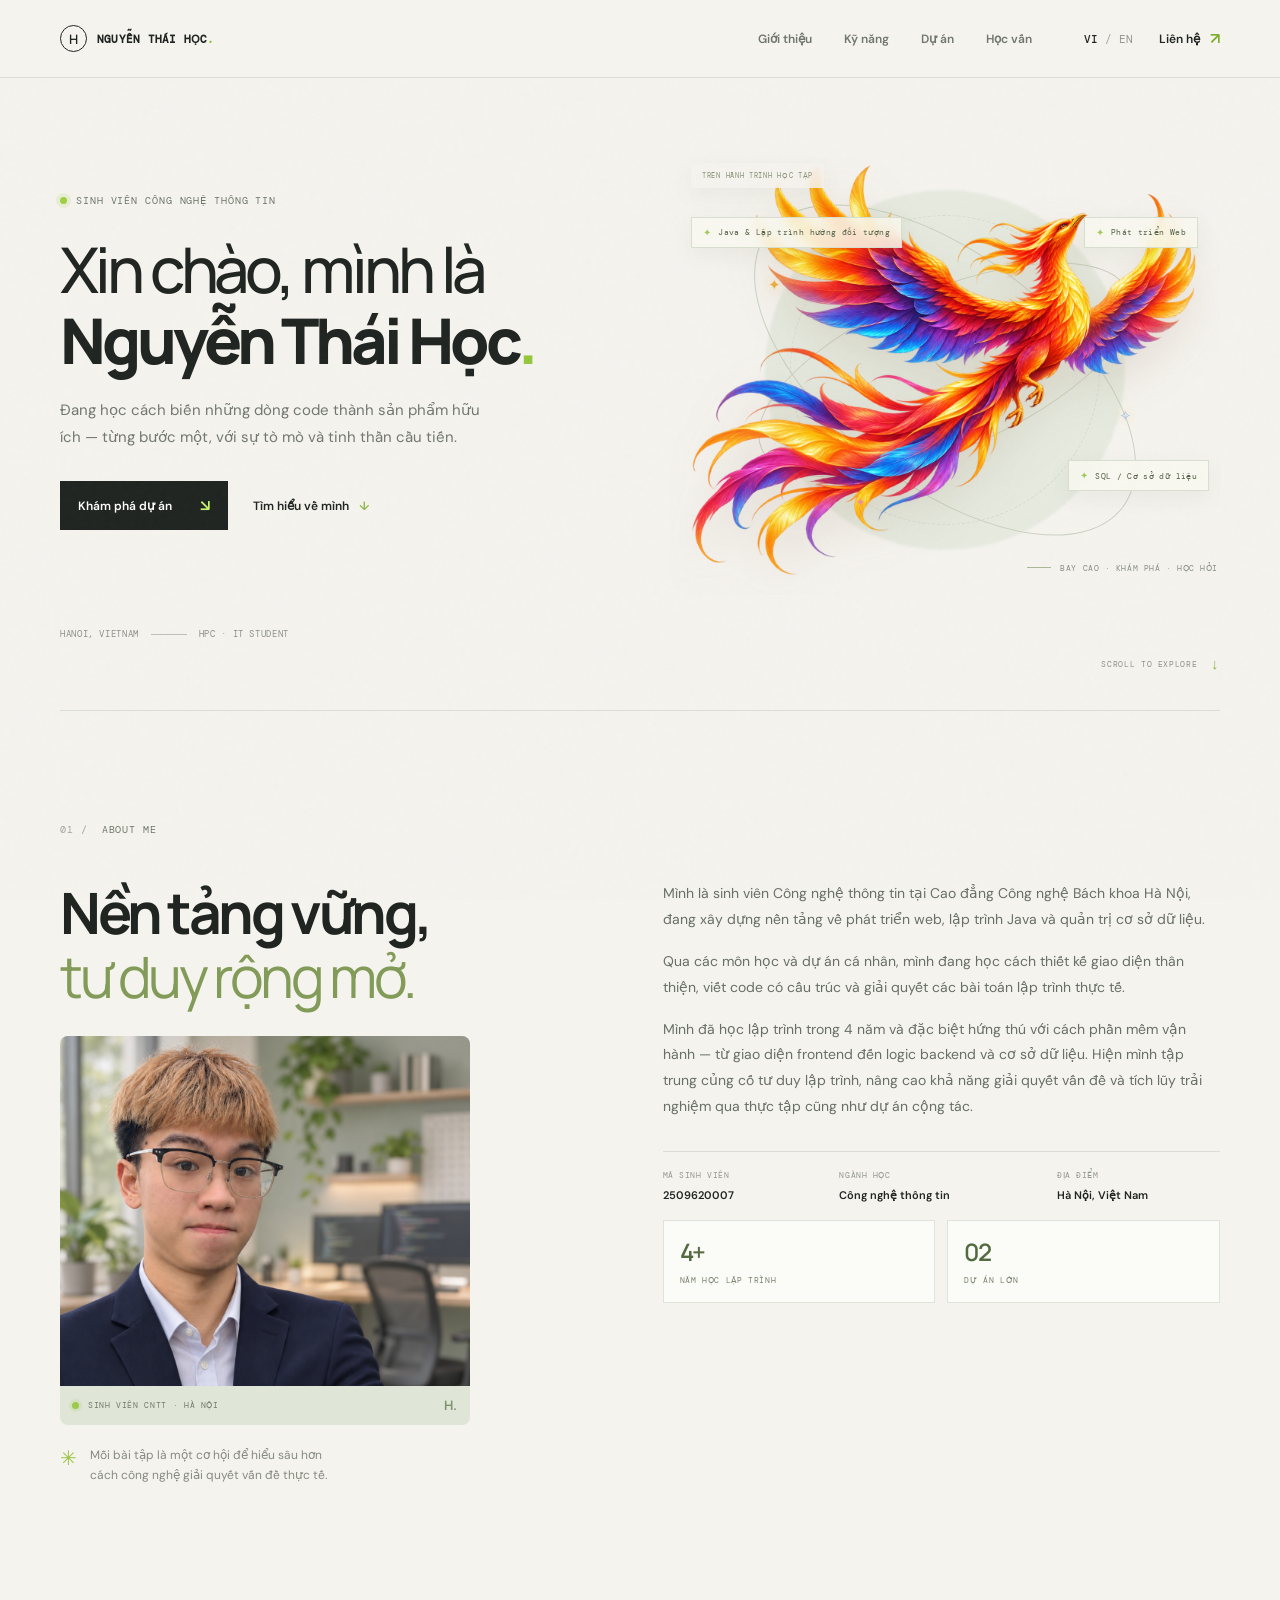
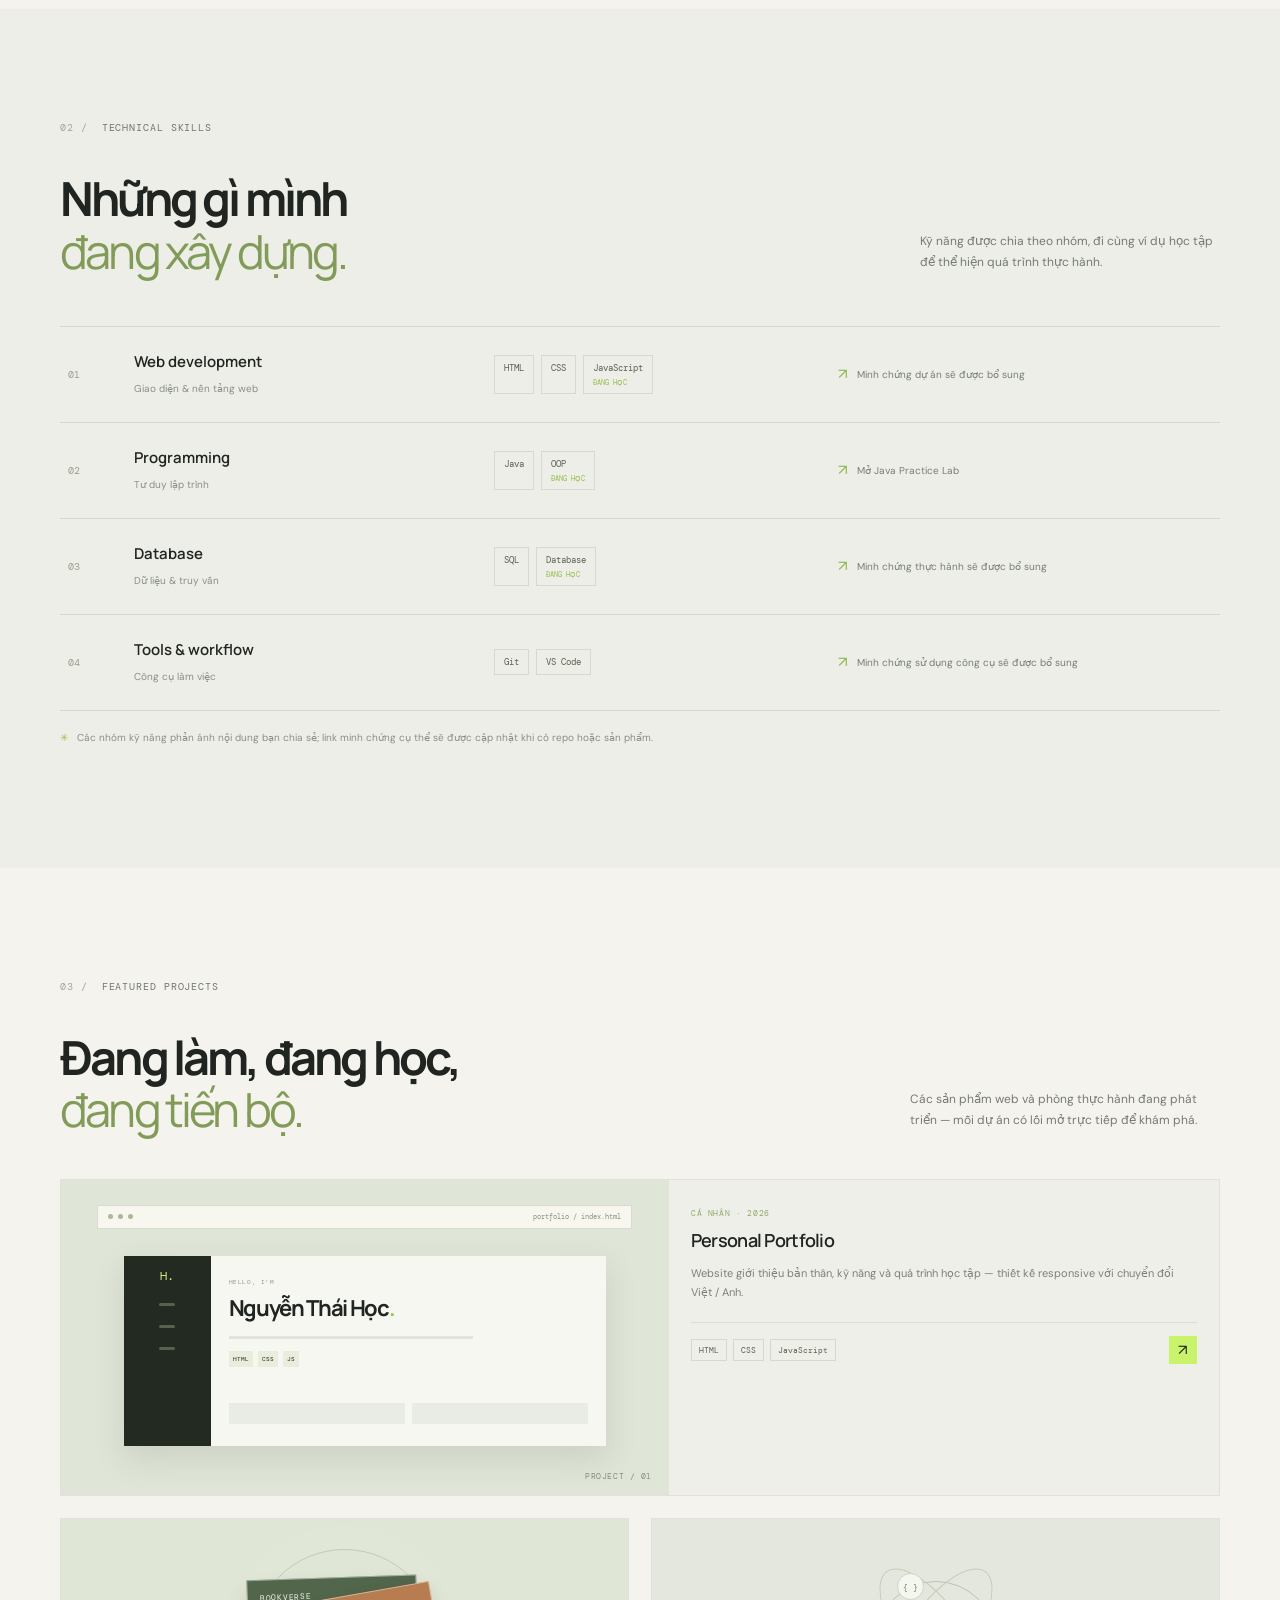
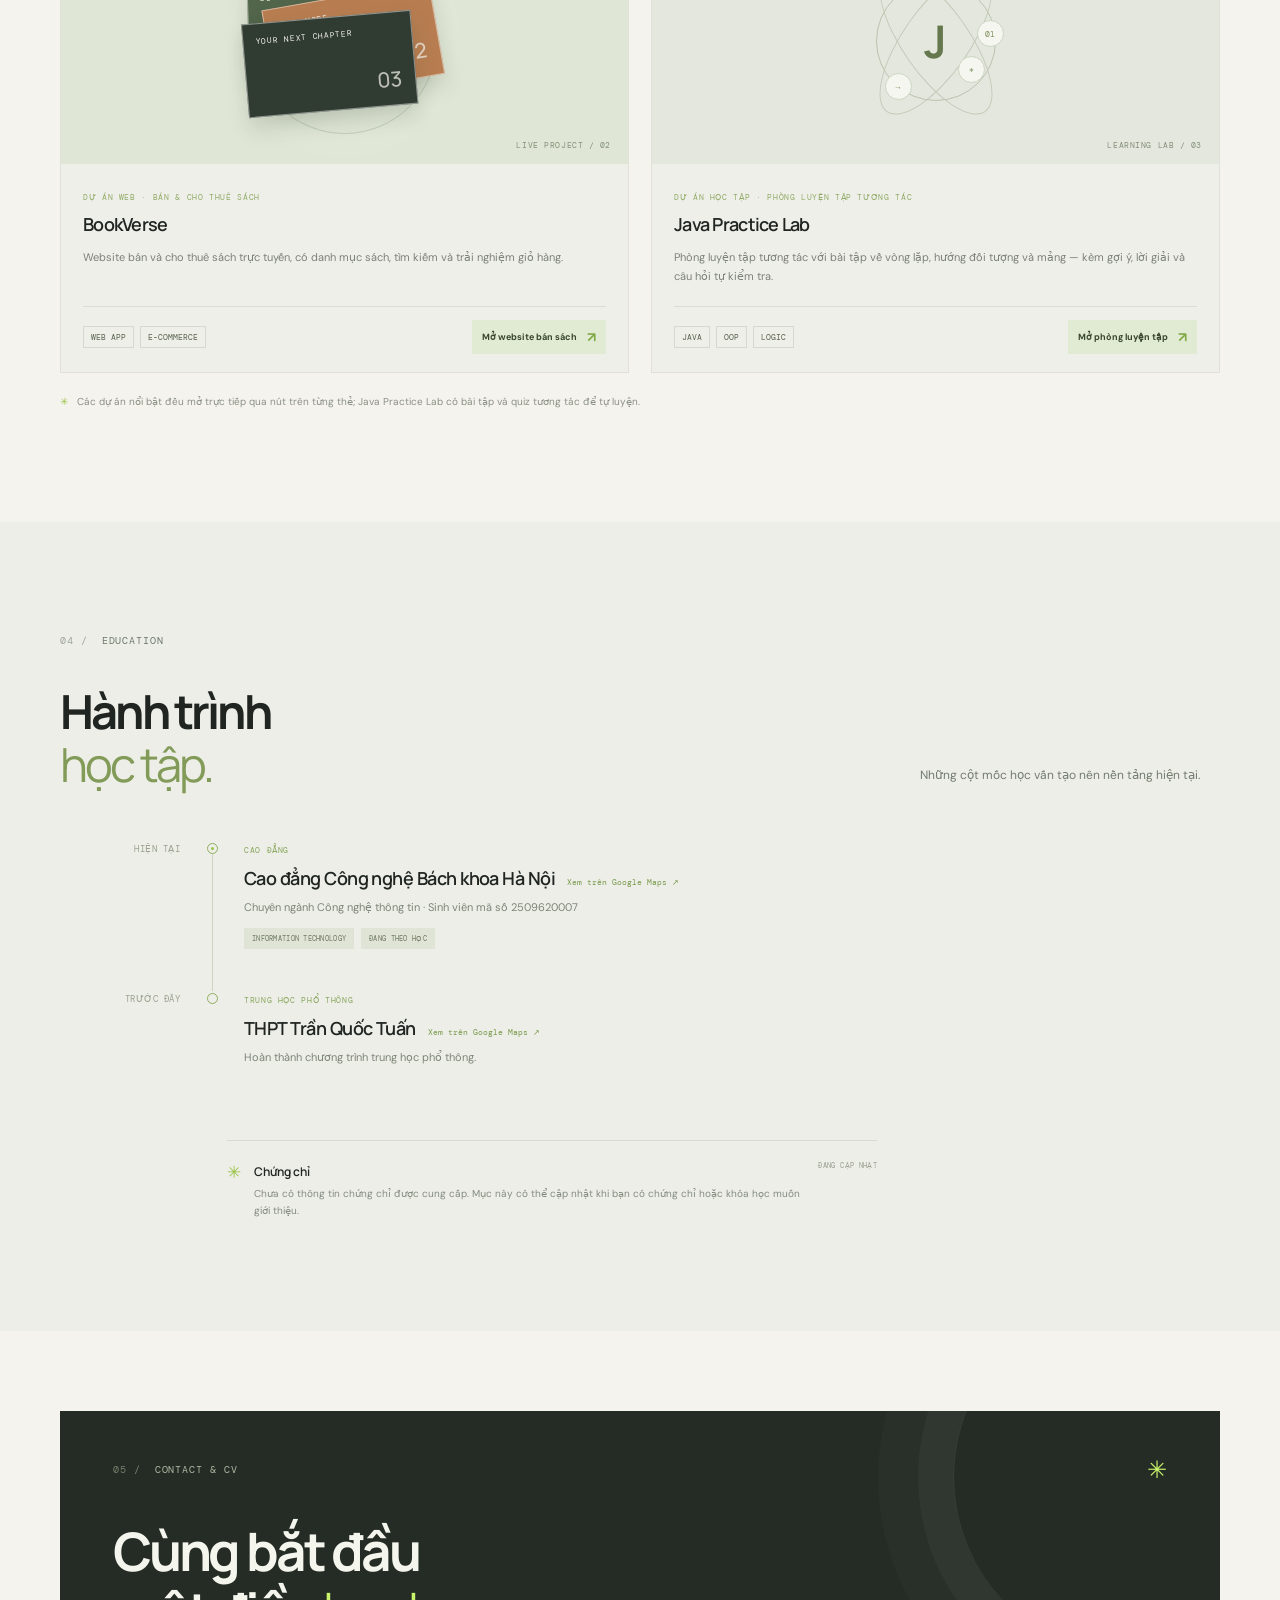
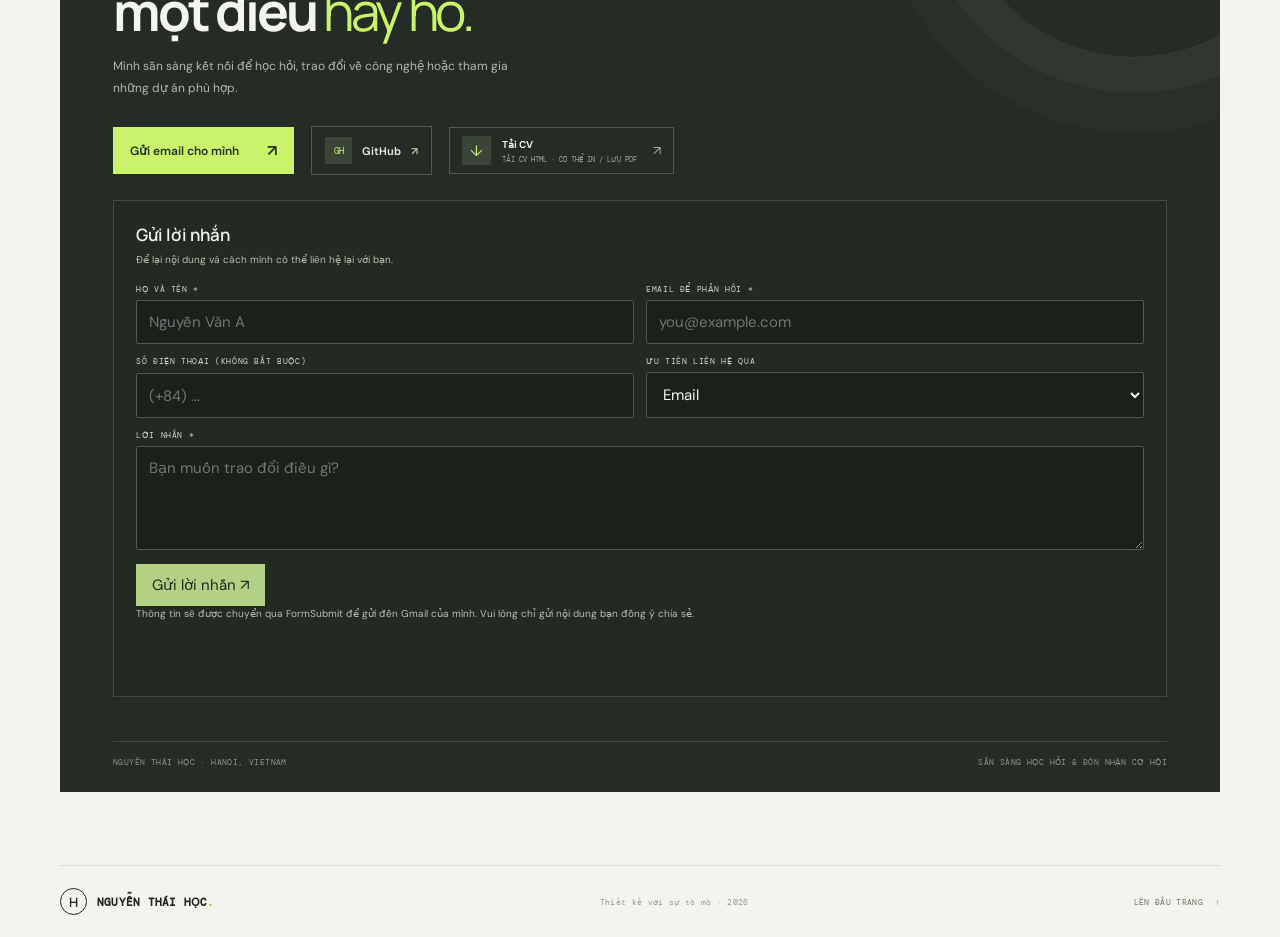
==== index.html @ b813bf6b "Create bilingual student portfolio" ====
<!doctype html>
<html lang="vi">
<head>
  <meta charset="utf-8">
  <meta name="viewport" content="width=device-width, initial-scale=1">
  <meta name="theme-color" content="#f5f3ee">
  <meta name="description" content="Portfolio của Nguyễn Thái Học — sinh viên Công nghệ thông tin tại Cao đẳng Công nghệ Bách khoa Hà Nội.">
  <title>Nguyễn Thái Học — IT Student</title>
  <link rel="preconnect" href="https://fonts.googleapis.com">
  <link rel="preconnect" href="https://fonts.gstatic.com" crossorigin>
  <link href="https://fonts.googleapis.com/css2?family=DM+Mono:wght@400;500&family=DM+Sans:wght@400;500;600;700&family=Manrope:wght@400;500;600;700;800&display=swap" rel="stylesheet">
  <link rel="stylesheet" href="styles.css">
  <style>
    .about-portrait{margin:27px 0 0;position:relative;border-radius:8px;overflow:hidden;background:#dfe5d7;max-width:410px}.about-portrait img{display:block;width:100%;height:350px;object-fit:cover;object-position:30% 42%;filter:saturate(.94)}.about-portrait figcaption{height:39px;display:flex;align-items:center;gap:9px;padding:0 12px;font:8px var(--mono);letter-spacing:.08em;color:#717b68}.portrait-dot{width:7px;height:7px;background:#9bc94d;border-radius:50%;box-shadow:0 0 0 3px #9bc94d2b}.portrait-mark{margin-left:auto;font:700 13px var(--display);color:#83936d}.about-aside{margin-top:20px}.visual-bookverse{background:#dfe6d6;display:grid;place-items:center;overflow:hidden}.book-orbit{position:absolute;width:185px;height:185px;border:1px solid #c0ccb7;border-radius:50%;box-shadow:0 0 0 24px #dfe6d655,0 0 0 48px #dfe6d633}.book-stack{z-index:1;width:230px;height:130px;position:relative;transform:rotate(-7deg)}.book{position:absolute;width:170px;height:94px;border:1px solid #ffffff73;box-shadow:0 12px 20px #35432d27;display:flex;flex-direction:column;justify-content:space-between;padding:12px;color:#f7f7ef;font:8px var(--mono);letter-spacing:.09em}.book b{align-self:flex-end;font:500 21px var(--display);opacity:.7}.book-a{background:#52664b;left:20px;top:0;transform:rotate(5deg)}.book-b{background:#b77d51;left:38px;top:20px;transform:rotate(-3deg)}.book-c{background:#303b31;left:12px;top:39px;transform:rotate(2deg)}.book-project-link{display:block;text-decoration:none}.project-cta{display:flex;align-items:center;gap:10px;text-decoration:none;color:#39452e;background:#e1ebd3;padding:8px 10px;font-size:9px;font-weight:700}.project-cta span:last-child{font-size:14px;color:#83aa48}.map-link{display:flex;align-items:baseline;gap:12px;width:max-content;max-width:100%;text-decoration:none}.map-link h3{color:var(--ink);margin-bottom:8px}.map-link>span{font:8px var(--mono);color:#79994b;white-space:nowrap}.map-link:hover h3{text-decoration:underline;text-decoration-color:#9cc65a;text-underline-offset:4px}.social-link{display:flex;align-items:center;gap:10px;text-decoration:none;border:1px solid #515a4f;color:#edf0e8;padding:10px 13px;font-size:11px;font-weight:600}.social-link>span:last-child{color:#b4c795}.social-mark{display:grid;place-items:center;width:27px;height:27px;background:#3b4537;color:var(--green);font:9px var(--mono)}
    .journey-stats{display:flex;gap:12px;margin-top:18px}.journey-stats>div{flex:1;padding:14px 16px;border:1px solid #dfe4da;background:#fbfcf8}.journey-stats b{display:block;font:600 24px var(--display);letter-spacing:-.05em;color:#546b40}.journey-stats span{font:8px var(--mono);letter-spacing:.08em;color:#77816e}.contact-form{margin-top:25px;padding:22px;background:#222a22;border:1px solid #424b40}.contact-form h3{font:600 17px var(--display);color:#f1f3eb;margin:0 0 6px}.contact-form>p,.form-privacy{font-size:10px;line-height:1.6;color:#b7c0af;margin:0 0 16px}.form-grid{display:grid;grid-template-columns:1fr 1fr;gap:12px}.form-field{display:grid;gap:6px;min-width:0}.form-field.full{grid-column:1/-1}.form-field label{font:8px var(--mono);letter-spacing:.08em;color:#d2d9cb;text-transform:uppercase}.form-field input,.form-field textarea,.form-field select{width:100%;border:1px solid #515a4f;border-radius:2px;background:#1a201a;color:#f7f8f4;padding:11px 12px;font:11px var(--body);outline:none}.form-field input:focus,.form-field textarea:focus,.form-field select:focus{border-color:#a6c46b;box-shadow:0 0 0 2px #a6c46b22}.form-field textarea{min-height:104px;resize:vertical}.form-submit{margin-top:14px;border:0;background:#b3d185;color:#1e281a;padding:11px 16px;font:600 10px var(--body);cursor:pointer}.form-submit:disabled{opacity:.6;cursor:wait}.form-privacy{margin:11px 0 0;font-size:9px}.form-status{min-height:20px;margin:10px 0 0;color:#cde5a4;font-size:10px}.form-status.error{color:#ffb0a8}
    @media(max-width:620px){.about-portrait{max-width:100%}.about-portrait img{height:300px;object-position:30% 38%}.map-link{display:block}.map-link>span{display:inline-block;margin-bottom:9px}.contact-actions .social-link{width:max-content}.journey-stats{gap:8px}.journey-stats>div{padding:11px}.form-grid{grid-template-columns:1fr}.form-field.full{grid-column:auto}.contact-form{padding:17px}}
  </style>
  <style>.reveal{opacity:0;transform:translateY(16px);transition:opacity .65s ease,transform .65s cubic-bezier(.2,.7,.2,1);transition-delay:var(--reveal-delay,0ms)}.reveal.is-visible{opacity:1;transform:translateY(0)}.project-card:hover .visual-bookverse .book-stack{transform:rotate(-4deg) translateY(-3px);transition:transform .3s ease}.about-portrait img{transition:transform .7s cubic-bezier(.2,.7,.2,1)}.about-portrait:hover img{transform:scale(1.025)}@media(prefers-reduced-motion:reduce){.reveal,.reveal.is-visible{opacity:1;transform:none;transition:none}.about-portrait img,.project-card:hover .visual-bookverse .book-stack{transition:none}}</style>
  <style>@media(max-width:620px){.timeline-item{grid-template-columns:74px 18px minmax(0,1fr);gap:10px}.timeline-content,.map-link{min-width:0;width:100%}.map-link{display:block;overflow-wrap:anywhere}.map-link h3{overflow-wrap:anywhere}}</style>
  <style>.skill-proof-link{color:inherit;text-decoration:none}.skill-proof-link:hover{text-decoration:underline;text-decoration-color:#9bc94d;text-underline-offset:3px}.java-project-visual{display:block;text-decoration:none}.java-project-visual:hover .visual-java .java-orbit{transform:scale(1.05);transition:transform .3s ease}.java-project-visual .visual-java .java-orbit{transition:transform .3s ease}</style>
  <style>
    .hero-art:before{z-index:0}
    .hero-art .orbit{z-index:1;pointer-events:none;animation:learning-orbit 38s linear infinite}
    .phoenix-flight{position:absolute;z-index:2;width:min(100%,560px);aspect-ratio:4/3;display:grid;place-items:center;pointer-events:none;animation:phoenix-soar 5.8s ease-in-out infinite;will-change:transform}
    .phoenix-flight img{display:block;width:100%;height:100%;object-fit:contain;filter:drop-shadow(0 18px 22px #71482a20);transform-origin:52% 52%;transform-style:preserve-3d;animation:phoenix-wingbeat 1.05s ease-in-out infinite}
    .learning-sky{position:absolute;inset:0;z-index:4;pointer-events:none}
    .sky-kicker,.sky-skill{position:absolute;display:inline-flex;align-items:center;gap:7px;padding:8px 11px;border:1px solid #d9dfcf;background:#f8f8f0d9;box-shadow:0 7px 22px #58644812;backdrop-filter:blur(5px);color:#515d45;font:8px var(--mono);letter-spacing:.045em;white-space:nowrap}
    .sky-kicker{top:4%;left:4%;border:0;background:#f5f3eed9;color:#869174;font-size:7px;letter-spacing:.1em}
    .sky-skill:before{content:"✦";color:#a3c95d;font-size:10px}
    .sky-java{top:16%;left:4%;--drift-x:15px;--drift-y:-7px;animation:skill-arrival 6s ease-in-out -2s infinite alternate}
    .sky-web{top:16%;right:4%;--drift-x:-13px;--drift-y:8px;animation:skill-arrival 7s ease-in-out -4s infinite alternate}
    .sky-data{right:2%;bottom:23%;--drift-x:-15px;--drift-y:-5px;animation:skill-arrival 6.5s ease-in-out -1s infinite alternate}
    .flight-spark{position:absolute;z-index:3;color:#e8ad43;text-shadow:0 0 12px #ffce79;font-size:15px;pointer-events:none;animation:sparkle 2.1s ease-in-out infinite}
    .spark-one{top:29%;left:18%}.spark-two{top:58%;right:16%;animation-delay:-.8s;color:#a5bfef}.spark-three{bottom:19%;left:34%;animation-delay:-1.4s;color:#ed8ba9;font-size:11px}
    .art-caption{z-index:3}
    @keyframes phoenix-soar{0%,100%{transform:translate3d(0,5px,0)}50%{transform:translate3d(0,-12px,0)}}
    @keyframes phoenix-wingbeat{0%,100%{transform:translateY(3px) rotateX(8deg) scaleY(.91) rotate(-.8deg)}44%{transform:translateY(-4px) rotateX(-6deg) scaleY(1.075) rotate(.7deg)}65%{transform:translateY(-1px) rotateX(-2deg) scaleY(1.035)}}
    @keyframes skill-arrival{0%{translate:0 0;opacity:.78}100%{translate:var(--drift-x) var(--drift-y);opacity:1}}
    @keyframes sparkle{0%,100%{opacity:.25;scale:.7}50%{opacity:1;scale:1.18}}
    @keyframes learning-orbit{to{rotate:360deg}}
    @media(max-width:620px){.phoenix-flight{width:min(100%,440px)}.hero-art .orbit{animation-duration:55s}.sky-kicker,.sky-skill{padding:7px 8px;font-size:7px}.sky-kicker{top:3%;left:3%}.sky-java{top:24%;left:0}.sky-web{top:15%;right:0}.sky-data{right:0;bottom:19%}.spark-two{right:9%}}
    @media(prefers-reduced-motion:reduce){.phoenix-flight,.phoenix-flight img,.hero-art .orbit,.sky-skill,.flight-spark{animation:none}.phoenix-flight,.phoenix-flight img{transform:none}}
  </style>
  <script src="script.js?v=phoenix-flight" defer></script>
</head>
<body>
  <div class="page-grain" aria-hidden="true"></div>
  <header class="topbar">
    <a class="brand" href="#home" aria-label="Nguyễn Thái Học, về đầu trang"><span class="brand-mark">H</span><span>NGUYỄN THÁI HỌC<span class="brand-dot">.</span></span></a>
    <nav class="desktop-nav" aria-label="Main navigation">
      <a href="#about" data-i18n="navAbout">Giới thiệu</a><a href="#skills" data-i18n="navSkills">Kỹ năng</a><a href="#projects" data-i18n="navProjects">Dự án</a><a href="#education" data-i18n="navEducation">Học vấn</a>
    </nav>
    <div class="top-actions"><div class="language-switch" aria-label="Language"><button class="lang active" data-lang="vi">VI</button><span>/</span><button class="lang" data-lang="en">EN</button></div><a class="contact-link" href="#contact"><span data-i18n="navContact">Liên hệ</span><span aria-hidden="true">↗</span></a><button class="menu-toggle" aria-label="Open navigation" aria-expanded="false"><span></span><span></span></button></div>
  </header>
  <main id="home">
    <section class="hero wrap">
      <div class="hero-copy"><div class="eyebrow"><span class="status-dot"></span><span data-i18n="heroEyebrow">SINH VIÊN CÔNG NGHỆ THÔNG TIN</span></div>
        <h1><span data-i18n="heroHello">Xin chào, mình là</span><br><span class="name">Nguyễn Thái Học<span class="period">.</span></span></h1>
        <p class="hero-lead" data-i18n="heroLead">Đang học cách biến những dòng code thành sản phẩm hữu ích — từng bước một, với sự tò mò và tinh thần cầu tiến.</p>
        <div class="hero-buttons"><a class="button button-dark" href="#projects"><span data-i18n="heroCta">Khám phá dự án</span><span>↘</span></a><a class="text-link" href="#about"><span data-i18n="heroMore">Tìm hiểu về mình</span><span>↓</span></a></div>
        <div class="hero-meta"><span>HANOI, VIETNAM</span><span class="meta-line"></span><span data-i18n="heroStudent">HPC · IT STUDENT</span></div>
      </div>
      <div class="hero-art" aria-label="A phoenix flying through a learning journey">
        <div class="orbit orbit-one" aria-hidden="true"></div><div class="orbit orbit-two" aria-hidden="true"></div><div class="orbit orbit-three" aria-hidden="true"></div>
        <div class="phoenix-flight" aria-hidden="true">
          <img src="phoenix-learning.png" alt="" fetchpriority="high">
        </div>
        <div class="learning-sky" aria-label="Learning skills">
          <span class="sky-kicker" data-i18n="skyHeading">ON MY LEARNING PATH</span>
          <span class="sky-skill sky-java" data-i18n="skyJava">Java &amp; OOP</span>
          <span class="sky-skill sky-web" data-i18n="skyWeb">Web Development</span>
          <span class="sky-skill sky-data" data-i18n="skyData">SQL / Database</span>
        </div>
        <span class="flight-spark spark-one" aria-hidden="true">✦</span><span class="flight-spark spark-two" aria-hidden="true">✧</span><span class="flight-spark spark-three" aria-hidden="true">✦</span>
        <div class="art-caption"><span class="caption-line"></span><span data-i18n="artCaption">HỌC HỎI · THỬ NGHIỆM · TIẾN BỘ</span></div>
      </div>
      <a class="scroll-cue" href="#about"><span>SCROLL TO EXPLORE</span><span class="scroll-arrow">↓</span></a>
    </section>

    <section class="about section wrap" id="about">
      <div class="section-kicker"><span>01 /</span><span data-i18n="aboutKicker">ABOUT ME</span></div>
      <div class="about-grid"><div><h2 data-i18n="aboutTitle">Nền tảng vững,<br><em>tư duy rộng mở.</em></h2><figure class="about-portrait"><img src="portrait-professional-suit.png" alt="Nguyễn Thái Học trong trang phục vest tại không gian làm việc công nghệ"><figcaption><span class="portrait-dot"></span><span data-i18n="portraitCaption">SINH VIÊN CNTT · HÀ NỘI</span><span class="portrait-mark">H.</span></figcaption></figure><div class="about-aside"><span class="aside-star">✳</span><p data-i18n="aboutAside">Mỗi bài tập là một cơ hội để hiểu sâu hơn cách công nghệ giải quyết vấn đề thực tế.</p></div></div>
        <div class="about-copy"><p data-i18n="aboutP1">Mình là sinh viên Công nghệ thông tin tại Cao đẳng Công nghệ Bách khoa Hà Nội, đang xây dựng nền tảng về phát triển web, lập trình Java và quản trị cơ sở dữ liệu.</p><p data-i18n="aboutP2">Qua các môn học và dự án cá nhân, mình đang học cách thiết kế giao diện thân thiện, viết code có cấu trúc và giải quyết các bài toán lập trình thực tế.</p><p data-i18n="aboutP3">Mình đặc biệt hứng thú với cách phần mềm vận hành — từ giao diện frontend đến logic backend và cơ sở dữ liệu. Mục tiêu hiện tại là củng cố tư duy lập trình, nâng cao khả năng giải quyết vấn đề và tích lũy trải nghiệm qua thực tập cũng như dự án cộng tác.</p>
          <div class="info-strip"><div><span class="info-label" data-i18n="studentId">MÃ SINH VIÊN</span><span>2509620007</span></div><div><span class="info-label" data-i18n="major">NGÀNH HỌC</span><span data-i18n="majorValue">Công nghệ thông tin</span></div><div><span class="info-label" data-i18n="location">ĐỊA ĐIỂM</span><span data-i18n="locationValue">Hà Nội, Việt Nam</span></div></div>
          <div class="journey-stats"><div><b>4+</b><span data-i18n="programmingYears">NĂM HỌC LẬP TRÌNH</span></div><div><b>02</b><span data-i18n="majorProjects">DỰ ÁN LỚN</span></div></div>
        </div></div>
    </section>

    <section class="skills section" id="skills"><div class="wrap"><div class="section-kicker"><span>02 /</span><span data-i18n="skillsKicker">TECHNICAL SKILLS</span></div><div class="section-heading"><h2 data-i18n="skillsTitle">Những gì mình<br><em>đang xây dựng.</em></h2><p data-i18n="skillsIntro">Kỹ năng được chia theo nhóm, đi cùng ví dụ học tập để thể hiện quá trình thực hành.</p></div>
      <div class="skill-list">
        <article class="skill-row"><div class="skill-number">01</div><div class="skill-name"><h3>Web development</h3><span data-i18n="skillWebSub">Giao diện &amp; nền tảng web</span></div><div class="skill-tags"><span>HTML</span><span>CSS</span><span>JavaScript <small data-i18n="learning">ĐANG HỌC</small></span></div><div class="skill-proof"><span>↗</span><span data-i18n="proofCourse">Bài tập môn học &amp; trang portfolio</span></div></article>
        <article class="skill-row"><div class="skill-number">02</div><div class="skill-name"><h3>Programming</h3><span data-i18n="skillProgSub">Tư duy lập trình</span></div><div class="skill-tags"><span>Java</span><span>OOP <small data-i18n="learning">ĐANG HỌC</small></span></div><div class="skill-proof"><span>↗</span><a class="skill-proof-link" href="java-practice.html" data-i18n="proofJava">Mở Java Practice Lab</a></div></article>
        <article class="skill-row"><div class="skill-number">03</div><div class="skill-name"><h3>Database</h3><span data-i18n="skillDbSub">Dữ liệu &amp; truy vấn</span></div><div class="skill-tags"><span>SQL</span><span>Database <small data-i18n="learning">ĐANG HỌC</small></span></div><div class="skill-proof"><span>↗</span><span data-i18n="proofDb">Bài thực hành thiết kế và truy vấn dữ liệu</span></div></article>
        <article class="skill-row"><div class="skill-number">04</div><div class="skill-name"><h3>Tools &amp; workflow</h3><span data-i18n="skillToolsSub">Công cụ làm việc</span></div><div class="skill-tags"><span>Git</span><span>VS Code</span></div><div class="skill-proof"><span>↗</span><span data-i18n="proofTools">Quản lý mã nguồn và môi trường học tập</span></div></article>
      </div><p class="skills-note"><span>✳</span><span data-i18n="skillsNote">Minh chứng hiện là các bài tập và sản phẩm học tập; sẽ được bổ sung link cụ thể khi dự án được công khai.</span></p>
    </div></section>

    <section class="projects section wrap" id="projects"><div class="section-kicker"><span>03 /</span><span data-i18n="projectsKicker">FEATURED PROJECTS</span></div><div class="section-heading"><h2 data-i18n="projectsTitle">Đang làm, đang học,<br><em>đang tiến bộ.</em></h2><p data-i18n="projectsIntro">Một tuyển chọn các sản phẩm học tập. Thông tin minh chứng có thể cập nhật theo từng dự án.</p></div>
      <div class="project-grid"><article class="project-card project-main"><div class="project-visual visual-portfolio"><div class="window-bar"><i></i><i></i><i></i><span>portfolio / index.html</span></div><div class="mock-layout"><div class="mock-sidebar"><b>H.</b><i></i><i></i><i></i></div><div class="mock-content"><small>HELLO, I'M</small><strong>Nguyễn Thái Học<span>.</span></strong><div class="mock-line"></div><div class="mock-chips"><i>HTML</i><i>CSS</i><i>JS</i></div><div class="mock-blocks"><i></i><i></i></div></div></div><span class="visual-index">PROJECT / 01</span></div><div class="project-details"><div class="project-title"><span class="project-type" data-i18n="projectPersonal">CÁ NHÂN · 2026</span><h3 data-i18n="projectPortfolio">Personal Portfolio</h3></div><p data-i18n="projectPortfolioDesc">Website giới thiệu bản thân, kỹ năng và quá trình học tập — thiết kế responsive với chuyển đổi Việt / Anh.</p><div class="project-bottom"><div class="project-stack"><span>HTML</span><span>CSS</span><span>JavaScript</span></div><a class="project-link" href="#home" aria-label="Back to top">↗</a></div></div></article>
        <article class="project-card"><a class="book-project-link" href="https://25022088-arch.github.io/thaibao/" target="_blank" rel="noopener noreferrer" aria-label="Mở website bán và cho thuê sách BookVerse trong tab mới"><div class="project-visual visual-bookverse"><div class="book-stack"><div class="book book-a"><span>BOOKVERSE</span><b>01</b></div><div class="book book-b"><span>READ MORE</span><b>02</b></div><div class="book book-c"><span>YOUR NEXT CHAPTER</span><b>03</b></div></div><div class="book-orbit"></div><span class="visual-index">LIVE PROJECT / 02</span></div></a><div class="project-details"><div class="project-title"><span class="project-type" data-i18n="bookProjectType">DỰ ÁN WEB · BÁN &amp; CHO THUÊ SÁCH</span><h3>BookVerse</h3></div><p data-i18n="bookProjectDesc">Website bán và cho thuê sách trực tuyến, có danh mục sách, tìm kiếm và trải nghiệm giỏ hàng.</p><div class="project-bottom"><div class="project-stack"><span>WEB APP</span><span>E-COMMERCE</span></div><a class="project-cta" href="https://25022088-arch.github.io/thaibao/" target="_blank" rel="noopener noreferrer"><span data-i18n="openBookSite">Mở website bán sách</span><span>↗</span></a></div></div></article>
        <article class="project-card"><a class="java-project-visual" href="java-practice.html" aria-label="Mở Java Practice Lab"><div class="project-visual visual-java"><div class="java-orbit"><span>J</span><i class="j-node n1">{ }</i><i class="j-node n2">01</i><i class="j-node n3">→</i><i class="j-node n4">*</i></div><span class="visual-index">LEARNING LAB / 03</span></div></a><div class="project-details"><div class="project-title"><span class="project-type" data-i18n="javaProjectType">DỰ ÁN HỌC TẬP · INTERACTIVE LAB</span><h3 data-i18n="javaProjectTitle">Java Practice Lab</h3></div><p data-i18n="javaProjectDesc">Phòng luyện tập tương tác với bài tập về vòng lặp, hướng đối tượng và mảng — kèm gợi ý, lời giải và câu hỏi tự kiểm tra.</p><div class="project-bottom"><div class="project-stack"><span>JAVA</span><span>OOP</span><span>LOGIC</span></div><a class="project-cta" href="java-practice.html"><span data-i18n="openJavaLab">Mở phòng luyện tập</span><span>↗</span></a></div></div></article></div>
      <div class="project-footnote"><span>✳</span><span data-i18n="projectsNote">Dự án coursework sẽ được thay bằng các liên kết GitHub / demo khi bạn cung cấp repo hoặc sản phẩm thật.</span></div>
    </section>

    <section class="education section" id="education"><div class="wrap"><div class="section-kicker"><span>04 /</span><span data-i18n="educationKicker">EDUCATION</span></div><div class="section-heading"><h2 data-i18n="educationTitle">Hành trình<br><em>học tập.</em></h2><p data-i18n="educationIntro">Những cột mốc học vấn tạo nên nền tảng hiện tại.</p></div><div class="timeline"><article class="timeline-item"><div class="timeline-date">HIỆN TẠI</div><div class="timeline-marker"><i></i></div><div class="timeline-content"><span class="timeline-label" data-i18n="college">CAO ĐẲNG</span><a class="map-link" href="https://maps.app.goo.gl/XvKQ9UEL5PjwESHLA?g_st=iz" target="_blank" rel="noopener noreferrer"><h3 data-i18n="collegeName">Cao đẳng Công nghệ Bách khoa Hà Nội</h3><span data-i18n="mapLabel">Xem trên Google Maps ↗</span></a><p data-i18n="collegeDesc">Chuyên ngành Công nghệ thông tin · Sinh viên mã số 2509620007</p><div class="timeline-tags"><span>INFORMATION TECHNOLOGY</span><span data-i18n="inProgress">ĐANG THEO HỌC</span></div></div></article><article class="timeline-item"><div class="timeline-date">TRƯỚC ĐÂY</div><div class="timeline-marker"><i></i></div><div class="timeline-content"><span class="timeline-label" data-i18n="highSchool">TRUNG HỌC PHỔ THÔNG</span><a class="map-link" href="https://maps.app.goo.gl/49WgvfYzTT5w9zqAA?g_st=iz" target="_blank" rel="noopener noreferrer"><h3>THPT Trần Quốc Tuấn</h3><span data-i18n="mapLabel">Xem trên Google Maps ↗</span></a><p data-i18n="highSchoolDesc">Hoàn thành chương trình trung học phổ thông.</p></div></article></div><div class="cert-note"><span class="cert-icon">✳</span><div><b data-i18n="certTitle">Chứng chỉ</b><p data-i18n="certDesc">Chưa có thông tin chứng chỉ được cung cấp. Mục này có thể cập nhật khi bạn có chứng chỉ hoặc khóa học muốn giới thiệu.</p></div><span class="cert-status" data-i18n="updating">ĐANG CẬP NHẬT</span></div></div></section>

    <section class="contact section wrap" id="contact"><div class="contact-panel"><div class="contact-top"><div class="section-kicker"><span>05 /</span><span data-i18n="contactKicker">CONTACT &amp; CV</span></div><span class="contact-spark">✳</span></div><h2 data-i18n="contactTitle">Cùng bắt đầu<br>một điều <em>hay ho.</em></h2><p data-i18n="contactIntro">Mình sẵn sàng kết nối để học hỏi, trao đổi về công nghệ hoặc tham gia những dự án phù hợp.</p><div class="contact-actions"><a class="button button-light" href="mailto:nhoc41551@gmail.com"><span data-i18n="emailMe">Gửi email cho mình</span><span>↗</span></a><a class="social-link" href="https://github.com/nhoc41551-hub/nhoc41551" target="_blank" rel="noopener noreferrer"><span class="social-mark">GH</span><span>GitHub</span><span>↗</span></a><a class="cv-button" href="cv.html" download="Nguyen-Thai-Hoc-CV.html" title="Download CV"><span class="cv-icon">↓</span><span><b data-i18n="downloadCv">Tải CV</b><small data-i18n="cvFormat">TẢI BẢN CV HTML · CÓ THỂ IN / LƯU PDF</small></span><span class="cv-lock">↗</span></a></div>
      <form class="contact-form" id="contact-form" method="POST" action="https://formsubmit.co/nhoc41551@gmail.com"><h3 data-i18n="formTitle">Gửi lời nhắn</h3><p data-i18n="formIntro">Để lại nội dung và cách mình có thể liên hệ lại với bạn.</p><input type="hidden" name="_subject" value="Portfolio contact — Nguyễn Thái Học"><input type="hidden" name="_template" value="table"><input type="text" name="_honey" tabindex="-1" autocomplete="off" aria-hidden="true" style="position:absolute;left:-9999px;width:1px;height:1px">
        <div class="form-grid"><div class="form-field"><label for="contact-name" data-i18n="formName">Họ và tên *</label><input id="contact-name" name="name" autocomplete="name" required maxlength="100" placeholder="Nguyễn Văn A"></div><div class="form-field"><label for="contact-email" data-i18n="formEmail">Email để phản hồi *</label><input id="contact-email" type="email" name="email" autocomplete="email" required maxlength="160" placeholder="you@example.com"></div><div class="form-field"><label for="contact-phone" data-i18n="formPhone">Số điện thoại (không bắt buộc)</label><input id="contact-phone" type="tel" name="phone" autocomplete="tel" maxlength="40" placeholder="(+84) ..."></div><div class="form-field"><label for="contact-method" data-i18n="formMethod">Ưu tiên liên hệ qua</label><select id="contact-method" name="preferred_contact"><option value="Email">Email</option><option value="Phone">Phone</option></select></div><div class="form-field full"><label for="contact-message" data-i18n="formMessage">Lời nhắn *</label><textarea id="contact-message" name="message" required minlength="10" maxlength="3000" placeholder="Bạn muốn trao đổi điều gì?"></textarea></div></div><button class="form-submit" type="submit" data-i18n="formSubmit">Gửi lời nhắn ↗</button><p class="form-privacy" data-i18n="formPrivacy">Thông tin sẽ được chuyển qua FormSubmit để gửi đến Gmail của mình. Vui lòng chỉ gửi nội dung bạn đồng ý chia sẻ.</p><p class="form-status" id="form-status" aria-live="polite" role="status"></p></form>
      <div class="contact-bottom"><span>NGUYỄN THÁI HỌC · HANOI, VIETNAM</span><span data-i18n="openTo">OPEN TO LEARNING &amp; OPPORTUNITIES</span></div></div></section>
  </main>
  <footer class="footer wrap"><a class="brand" href="#home"><span class="brand-mark">H</span><span>NGUYỄN THÁI HỌC<span class="brand-dot">.</span></span></a><span data-i18n="footer">Thiết kế với sự tò mò · 2026</span><a href="#home" class="back-top"><span data-i18n="backTop">LÊN ĐẦU TRANG</span> ↑</a></footer>
</body>
</html>
---- styles.css ----
:root{--paper:#f5f3ee;--ink:#202522;--muted:#727a72;--line:#dcded5;--green:#c8f36b;--green-dark:#95c437;--panel:#e9ece3;--mono:'DM Mono',monospace;--sans:'DM Sans',sans-serif;--display:'Manrope',sans-serif}*{box-sizing:border-box}html{scroll-behavior:smooth;scroll-padding-top:92px}body{margin:0;background:var(--paper);color:var(--ink);font-family:var(--sans);font-size:15px;-webkit-font-smoothing:antialiased}.page-grain{position:fixed;inset:0;z-index:5;pointer-events:none;opacity:.09;background-image:url("data:image/svg+xml,%3Csvg viewBox='0 0 180 180' xmlns='http://www.w3.org/2000/svg'%3E%3Cfilter id='n'%3E%3CfeTurbulence type='fractalNoise' baseFrequency='.8' numOctaves='3' stitchTiles='stitch'/%3E%3C/filter%3E%3Crect width='100%25' height='100%25' filter='url(%23n)' opacity='.22'/%3E%3C/svg%3E")}.wrap{width:min(1160px,calc(100% - 72px));margin-inline:auto}.topbar{height:78px;padding:0 max(36px,calc((100vw - 1160px)/2));display:flex;align-items:center;justify-content:space-between;border-bottom:1px solid var(--line);position:sticky;top:0;background:rgba(245,243,238,.92);backdrop-filter:blur(14px);z-index:20}.brand{display:flex;align-items:center;gap:10px;color:var(--ink);text-decoration:none;font:700 11px var(--mono);letter-spacing:.02em}.brand-mark{width:27px;height:27px;border:1px solid var(--ink);display:grid;place-items:center;border-radius:50%;font:600 13px var(--display)}.brand-dot,.period{color:#94c73c}.desktop-nav{display:flex;gap:32px;margin-left:auto;margin-right:52px}.desktop-nav a,.contact-link{color:var(--ink);text-decoration:none;font-size:12px;font-weight:600}.desktop-nav a{color:#70766c;transition:color .2s}.desktop-nav a:hover{color:var(--ink)}.top-actions{display:flex;align-items:center;gap:26px}.language-switch{display:flex;align-items:center;gap:7px;color:#a2a69e;font:11px var(--mono)}.lang{border:0;background:none;color:#92978e;font:11px var(--mono);padding:5px 0;cursor:pointer}.lang.active{color:var(--ink);font-weight:500}.contact-link{display:flex;gap:10px;align-items:center}.contact-link span:last-child{color:#7eae2c;font-size:16px}.menu-toggle{display:none;background:none;border:0}.hero{min-height:632px;position:relative;display:grid;grid-template-columns:1.05fr .95fr;align-items:center;padding-top:35px;padding-bottom:84px}.hero-copy{position:relative;z-index:2;padding-bottom:15px}.eyebrow,.section-kicker{font:10px var(--mono);letter-spacing:.09em;color:#6e786a}.eyebrow{display:flex;align-items:center;gap:9px;margin-bottom:27px}.status-dot{width:7px;height:7px;border-radius:50%;background:#9dcf43;box-shadow:0 0 0 4px rgba(157,207,67,.15)}h1,h2,h3,p{margin-top:0}h1{font:500 clamp(36px,5vw,63px)/1.12 var(--display);letter-spacing:-.065em;margin:0 0 22px}.name{font-weight:800;white-space:nowrap}.hero-lead{max-width:430px;color:#717870;font-size:15px;line-height:1.8;margin-bottom:30px}.hero-buttons{display:flex;align-items:center;gap:25px}.button{display:inline-flex;align-items:center;gap:28px;padding:14px 18px;text-decoration:none;font-weight:600;font-size:12px;transition:transform .2s,background .2s}.button:hover{transform:translateY(-2px)}.button-dark{background:var(--ink);color:white}.button-dark span:last-child{color:var(--green);font-size:16px}.text-link{display:flex;gap:10px;align-items:center;color:var(--ink);text-decoration:none;font-size:12px;font-weight:600}.text-link span:last-child{color:#91b64a}.hero-meta{position:absolute;left:0;bottom:-95px;display:flex;gap:12px;align-items:center;font:9px var(--mono);letter-spacing:.07em;color:#8c9189}.meta-line{height:1px;width:36px;background:#bdc2b7}.hero-art{height:450px;position:relative;display:grid;place-items:center;overflow:hidden}.hero-art:before{content:"";position:absolute;width:360px;height:360px;border-radius:50%;background:#e6eadf;filter:blur(1px)}.orbit{position:absolute;border:1px solid #cbd2c2;border-radius:50%;transform:rotate(-23deg)}.orbit-one{width:400px;height:160px}.orbit-two{width:450px;height:230px;transform:rotate(38deg)}.orbit-three{width:310px;height:310px;border-style:dashed;opacity:.6}.orb-core{position:relative;width:145px;height:145px;border-radius:50%;display:grid;place-items:center;background:var(--green);box-shadow:0 20px 70px #c3db91aa;transform:rotate(-10deg)}.orb-core:before{content:"";position:absolute;inset:11px;border:1px solid #54633b;border-radius:50%}.orb-core span{font:600 38px var(--mono);letter-spacing:-.11em}.float-card{position:absolute;background:#f8f8f3;border:1px solid #dce0d7;box-shadow:0 15px 40px #3b453315}.card-code{right:0;top:79px;padding:15px 17px;width:218px;transform:rotate(3deg)}.mini-label{font:8px var(--mono);letter-spacing:.07em;color:#92998d}.card-code code{display:block;margin-top:10px;font:10px/2 var(--mono);color:#45503d}.card-code code i{font-style:normal;color:#a7c86c;margin-right:9px}.card-stamp{left:4px;bottom:77px;width:104px;height:104px;border-radius:50%;display:flex;align-items:center;justify-content:center;flex-direction:column;transform:rotate(-12deg);font:8px var(--mono);letter-spacing:.1em;color:#667057}.card-stamp b{font:26px var(--sans);color:#9ac94b;line-height:1.2}.art-caption{position:absolute;bottom:22px;right:2px;display:flex;gap:9px;align-items:center;font:8px var(--mono);letter-spacing:.07em;color:#899083}.caption-line{width:24px;height:1px;background:#aab79a}.scroll-cue{position:absolute;right:0;bottom:36px;display:flex;align-items:center;gap:13px;text-decoration:none;font:8px var(--mono);letter-spacing:.08em;color:#8d938a}.scroll-arrow{font-size:15px;color:#91b64a}.section{padding-top:112px;padding-bottom:112px}.section-kicker{display:flex;gap:14px;align-items:center}.section-kicker span:first-child{color:#a0a69b}.about{border-top:1px solid var(--line)}.about-grid{display:grid;grid-template-columns:.92fr 1.08fr;gap:11%;padding-top:45px}.about h2,.section-heading h2,.contact h2{font:700 clamp(37px,4.5vw,57px)/1.12 var(--display);letter-spacing:-.06em;margin-bottom:0}.about h2 em,.section-heading h2 em,.contact h2 em{font-weight:400;font-style:normal;color:#829b58}.about-aside{margin-top:53px;display:flex;gap:13px;align-items:flex-start;max-width:280px}.aside-star{font-size:20px;color:#9bc347}.about-aside p{font-size:12px;line-height:1.7;color:#858b80}.about-copy>p{color:#676f66;line-height:1.85;font-size:14px;margin-bottom:16px}.info-strip{border-top:1px solid var(--line);margin-top:31px;padding-top:18px;display:grid;grid-template-columns:1fr 1.25fr 1fr;gap:14px}.info-strip div{display:flex;flex-direction:column;gap:8px;font-size:11px;font-weight:600}.info-label{font:8px var(--mono);letter-spacing:.07em;color:#92988d}.skills,.education{background:#eceee7}.skills .section-heading,.projects .section-heading,.education .section-heading{display:flex;align-items:end;justify-content:space-between;padding-top:38px;margin-bottom:48px}.section-heading h2{font-size:47px}.section-heading>p{width:300px;color:#747b70;font-size:12px;line-height:1.8;margin-bottom:4px}.skill-list{border-top:1px solid #d3d8cd}.skill-row{min-height:96px;border-bottom:1px solid #d3d8cd;display:grid;grid-template-columns:48px 1.05fr 1fr 1.15fr;align-items:center;gap:18px;padding:16px 8px}.skill-number{font:10px var(--mono);color:#99a090}.skill-name h3{font:600 15px var(--display);margin:0 0 5px}.skill-name>span{font-size:10px;color:#899084}.skill-tags{display:flex;flex-wrap:wrap;gap:7px}.skill-tags>span,.project-stack span{border:1px solid #d5dacf;padding:6px 9px;font:9px var(--mono);color:#59634f}.skill-tags small{display:block;color:#9abf55;font-size:7px;margin-top:4px}.skill-proof{display:flex;gap:10px;align-items:center;color:#777f73;font-size:10px}.skill-proof>span:first-child{font-size:15px;color:#91b64a}.skills-note,.project-footnote{display:flex;gap:9px;align-items:flex-start;margin-top:19px;color:#8a9085;font-size:10px;line-height:1.6}.skills-note>span:first-child,.project-footnote>span:first-child{color:#9bc347}.projects .section-heading{margin-bottom:43px}.projects .section-heading>p{width:310px}.project-grid{display:grid;grid-template-columns:1fr 1fr;gap:22px}.project-card{background:#efefe9;border:1px solid #e0e2da;transition:transform .25s,box-shadow .25s}.project-card:hover{transform:translateY(-4px);box-shadow:0 16px 40px #313b2612}.project-main{grid-column:1/-1;display:grid;grid-template-columns:1.05fr .95fr}.project-visual{min-height:245px;position:relative;overflow:hidden}.project-main .project-visual{min-height:315px}.visual-portfolio{background:#dfe5d7;padding:27px 30px;display:grid;place-items:center}.window-bar{height:24px;width:88%;position:absolute;top:25px;background:#f7f7f0;display:flex;align-items:center;padding:0 10px;gap:5px;border:1px solid #d6ddce}.window-bar i{width:5px;height:5px;background:#abb997;border-radius:50%}.window-bar span{font:7px var(--mono);margin-left:auto;color:#87917e}.mock-layout{display:flex;width:88%;height:190px;background:#f6f7f1;margin-top:28px;box-shadow:0 12px 30px #414a3520}.mock-sidebar{width:18%;background:#222a22;color:#d1f287;padding:12px 10px;display:flex;align-items:center;flex-direction:column;gap:19px}.mock-sidebar b{font:12px var(--mono)}.mock-sidebar i{height:3px;width:16px;background:#58614f;border-radius:2px}.mock-content{padding:22px 18px;flex:1;display:flex;flex-direction:column}.mock-content small{font:6px var(--mono);color:#87957b;letter-spacing:.1em}.mock-content strong{font:700 clamp(13px,2vw,22px) var(--display);letter-spacing:-.06em;margin-top:7px}.mock-content strong span{color:#92c940}.mock-line{width:68%;height:3px;background:#e0e5da;margin-top:13px}.mock-chips{display:flex;gap:5px;margin-top:12px}.mock-chips i{font:6px var(--mono);font-style:normal;padding:4px;background:#e8eddc}.mock-blocks{display:flex;gap:7px;margin-top:auto}.mock-blocks i{height:21px;background:#e9ece4;flex:1}.visual-index{position:absolute;right:17px;bottom:14px;font:8px var(--mono);letter-spacing:.07em;color:#849078}.project-details{padding:21px 22px 18px}.project-title{margin-bottom:12px}.project-type{font:8px var(--mono);letter-spacing:.08em;color:#90ab67}.project-title h3{font:600 18px var(--display);letter-spacing:-.04em;margin:7px 0 0}.project-details>p{color:#7b8178;font-size:11px;line-height:1.7;min-height:40px;margin-bottom:18px}.project-bottom{border-top:1px solid #d9ddd4;padding-top:13px;display:flex;justify-content:space-between;align-items:center}.project-stack{display:flex;gap:6px}.project-stack span{font-size:8px;padding:5px 7px}.project-link{display:grid;place-items:center;width:28px;height:28px;background:var(--green);color:var(--ink);text-decoration:none}.proof-tag{font:7px var(--mono);color:#9a9f93;letter-spacing:.04em}.visual-database{background:#e6e9dd;display:grid;place-items:center}.db-grid{display:flex;align-items:center;gap:12px;transform:rotate(-3deg)}.db-table{width:200px;background:#f6f7f0;border:1px solid #d4dcc9;padding:10px}.db-head{font:8px var(--mono);color:#70815c;border-bottom:1px solid #dce1d5;padding-bottom:7px}.db-row{display:grid;grid-template-columns:.5fr 1fr 1fr;padding:6px 0;border-bottom:1px solid #eaede6;font:7px var(--mono);color:#727b6c}.db-row:first-of-type{color:#a4ad9a}.db-query{background:#252d25;color:#c6ed83;font:8px/1.8 var(--mono);padding:13px;box-shadow:0 8px 22px #39422b25}.visual-java{background:#e4e7de;display:grid;place-items:center}.java-orbit{width:120px;height:120px;border:1px solid #b9c4ae;border-radius:50%;display:grid;place-items:center;position:relative}.java-orbit:before,.java-orbit:after{content:"";position:absolute;border:1px solid #c2cbb9;border-radius:50%;width:170px;height:65px;transform:rotate(55deg)}.java-orbit:after{transform:rotate(-55deg)}.java-orbit>span{font:700 45px var(--display);color:#65784d;z-index:1}.j-node{position:absolute;z-index:2;background:#f5f6ef;border:1px solid #ccd5c2;border-radius:50%;width:27px;height:27px;display:grid;place-items:center;font:8px var(--mono);font-style:normal;color:#788c57}.n1{top:-9px;left:20px}.n2{right:-9px;top:38px}.n3{bottom:0;left:8px}.n4{bottom:17px;right:10px}.project-footnote{margin-top:21px}.timeline{margin-top:19px;max-width:850px}.timeline-item{display:grid;grid-template-columns:120px 30px 1fr;gap:17px;min-height:150px}.timeline-date{text-align:right;padding-top:5px;font:9px var(--mono);letter-spacing:.05em;color:#9ba291}.timeline-marker{position:relative;display:flex;justify-content:center}.timeline-marker:before{content:"";position:absolute;top:12px;bottom:-3px;width:1px;background:#cdd4c4}.timeline-item:last-child .timeline-marker:before{display:none}.timeline-marker i{position:relative;margin-top:5px;width:11px;height:11px;border:1px solid #90ae60;border-radius:50%;background:#eceee7}.timeline-item:first-child .timeline-marker i:after{content:"";position:absolute;inset:3px;border-radius:50%;background:#95c646}.timeline-content{padding-bottom:37px}.timeline-label{font:8px var(--mono);letter-spacing:.08em;color:#8aa75f}.timeline-content h3{font:600 18px var(--display);letter-spacing:-.03em;margin:8px 0}.timeline-content p{font-size:11px;color:#7e8579;line-height:1.65;margin-bottom:12px}.timeline-tags{display:flex;gap:7px}.timeline-tags span{font:7px var(--mono);letter-spacing:.04em;background:#dfe4d7;padding:6px 8px;color:#707b62}.cert-note{margin:2px 0 0 167px;border-top:1px solid #d6dbd0;padding-top:20px;display:flex;align-items:flex-start;gap:13px;max-width:650px}.cert-icon{color:#9bc347;font-size:17px}.cert-note b{font:600 12px var(--display)}.cert-note p{font-size:10px;line-height:1.65;color:#858b80;margin:5px 0 0}.cert-status{margin-left:auto;font:7px var(--mono);letter-spacing:.05em;color:#9a9f92;white-space:nowrap}.contact{padding-top:80px;padding-bottom:73px}.contact-panel{background:#252c25;color:#f4f5ed;padding:43px 53px 25px;position:relative;overflow:hidden}.contact-panel:after{content:"";position:absolute;width:360px;height:360px;border:1px solid #ffffff15;border-radius:50%;right:-95px;top:-115px;box-shadow:0 0 0 35px #ffffff08,0 0 0 75px #ffffff05}.contact-top{display:flex;justify-content:space-between;position:relative;z-index:1}.contact .section-kicker{color:#aeb9a3}.contact .section-kicker span:first-child{color:#75816c}.contact-spark{font-size:24px;color:var(--green);position:relative;z-index:1}.contact h2{font-size:53px;position:relative;z-index:1;margin-top:37px}.contact h2 em{color:var(--green)}.contact-panel>p{max-width:415px;color:#b2b9ad;font-size:12px;line-height:1.8;margin:15px 0 27px;position:relative;z-index:1}.contact-actions{display:flex;align-items:center;gap:17px;position:relative;z-index:1}.button-light{background:var(--green);color:#273024;padding:13px 17px}.button-light span:last-child{font-size:16px}.cv-button{display:flex;align-items:center;gap:11px;color:#edf0e8;text-decoration:none;border:1px solid #515a4f;padding:8px 12px}.cv-button[aria-disabled=true]{cursor:not-allowed;opacity:.76}.cv-icon{width:29px;height:29px;background:#3b4537;display:grid;place-items:center;color:var(--green)}.cv-button b{font-size:10px;display:block}.cv-button small{font:7px var(--mono);color:#a2ab9b;display:block;margin-top:4px}.cv-lock{font-size:13px;color:#a7b197;margin-left:5px}.contact-bottom{border-top:1px solid #434a40;margin-top:44px;padding-top:15px;display:flex;justify-content:space-between;font:8px var(--mono);letter-spacing:.05em;color:#8e9988;position:relative;z-index:1}.footer{min-height:72px;border-top:1px solid var(--line);display:flex;align-items:center;justify-content:space-between}.footer>span,.back-top{font:8px var(--mono);letter-spacing:.04em;color:#92988e}.back-top{text-decoration:none;display:flex;gap:12px;color:#68715f}.menu-toggle{cursor:pointer}
@media(max-width:850px){.wrap{width:min(100% - 48px,700px)}.topbar{padding-inline:24px}.desktop-nav{gap:17px;margin-right:27px}.hero{min-height:570px;grid-template-columns:1fr 0.8fr}.hero-art{transform:scale(.83);transform-origin:center right;margin-left:-60px}.hero-meta{bottom:-66px}.about-grid{gap:7%}.skill-row{grid-template-columns:34px .9fr 1fr;gap:12px}.skill-proof{grid-column:2/-1;margin-top:-4px}.project-main{grid-template-columns:1fr 1fr}.section{padding-top:88px;padding-bottom:88px}}
@media(max-width:620px){html{scroll-padding-top:72px}.wrap{width:calc(100% - 38px)}.topbar{height:66px;padding-inline:19px}.brand{font-size:9px}.brand-mark{width:25px;height:25px}.desktop-nav{display:none;position:absolute;left:0;right:0;top:66px;background:var(--paper);padding:20px 22px 24px;border-bottom:1px solid var(--line);flex-direction:column;gap:19px;margin:0}.desktop-nav.open{display:flex}.desktop-nav a{font-size:14px}.top-actions{gap:17px}.contact-link{display:none}.menu-toggle{width:23px;height:22px;padding:3px;display:flex;flex-direction:column;justify-content:center;gap:5px}.menu-toggle span{height:1px;background:var(--ink);width:17px}.hero{display:flex;flex-direction:column;align-items:stretch;padding-top:75px;padding-bottom:50px;min-height:0}.hero-copy{padding-bottom:0}.eyebrow{font-size:8px;margin-bottom:20px}h1{font-size:clamp(36px,10vw,53px);margin-bottom:17px}.name{white-space:normal}.hero-lead{font-size:13px;max-width:390px;line-height:1.75}.hero-buttons{gap:18px}.button{padding:13px 14px;gap:18px;font-size:11px}.text-link{font-size:11px}.hero-art{height:300px;transform:none;margin:5px 0 0}.hero-art:before{width:240px;height:240px}.orbit-one{width:290px;height:120px}.orbit-two{width:300px;height:190px}.orbit-three{width:225px;height:225px}.orb-core{width:105px;height:105px}.orb-core span{font-size:30px}.card-code{right:0;top:24px;width:176px;padding:11px}.card-code code{font-size:8px}.card-stamp{left:0;bottom:36px;width:83px;height:83px}.art-caption{right:0;bottom:9px;font-size:6px}.scroll-cue{display:none}.hero-meta{bottom:-13px;font-size:7px}.section{padding-top:72px;padding-bottom:72px}.section-kicker{font-size:8px}.about-grid{grid-template-columns:1fr;gap:26px;padding-top:30px}.about h2,.section-heading h2{font-size:40px}.about-aside{margin-top:22px;max-width:350px}.about-copy>p{font-size:13px}.info-strip{grid-template-columns:1fr 1fr}.info-strip div{font-size:10px}.skills .section-heading,.projects .section-heading,.education .section-heading{display:block;padding-top:29px;margin-bottom:30px}.section-heading>p,.projects .section-heading>p{width:auto;max-width:390px;margin:15px 0 0}.section-heading h2{font-size:40px}.skill-row{grid-template-columns:27px 1fr;gap:9px;padding:17px 2px;min-height:0}.skill-number{grid-row:span 3;align-self:start;padding-top:4px}.skill-name h3{font-size:14px}.skill-tags{grid-column:2;grid-row:2;margin-top:4px}.skill-proof{grid-column:2;grid-row:3;margin-top:4px;font-size:9px}.project-grid{grid-template-columns:1fr;gap:15px}.project-main{grid-column:auto;display:block}.project-main .project-visual{min-height:240px}.project-visual{min-height:215px}.project-details{padding:17px}.project-title h3{font-size:16px}.project-details>p{min-height:0}.db-grid{transform:scale(.87) rotate(-3deg)}.timeline-item{grid-template-columns:74px 22px 1fr;gap:10px;min-height:145px}.timeline-date{font-size:7px}.timeline-content h3{font-size:15px}.timeline-content p{font-size:10px}.timeline-tags span{font-size:6px}.cert-note{margin-left:106px;gap:9px}.cert-status{display:none}.contact{padding-top:48px;padding-bottom:50px}.contact-panel{padding:28px 23px 19px}.contact h2{font-size:43px;margin-top:28px}.contact-panel>p{font-size:11px}.contact-actions{align-items:flex-start;flex-direction:column;gap:12px}.cv-button{width:max-content}.contact-bottom{margin-top:31px;gap:12px;flex-direction:column;font-size:7px}.footer{min-height:86px;flex-wrap:wrap;gap:12px;padding-block:17px}.footer>span{order:3;width:100%}.footer .brand{font-size:8px}.back-top{font-size:7px}}
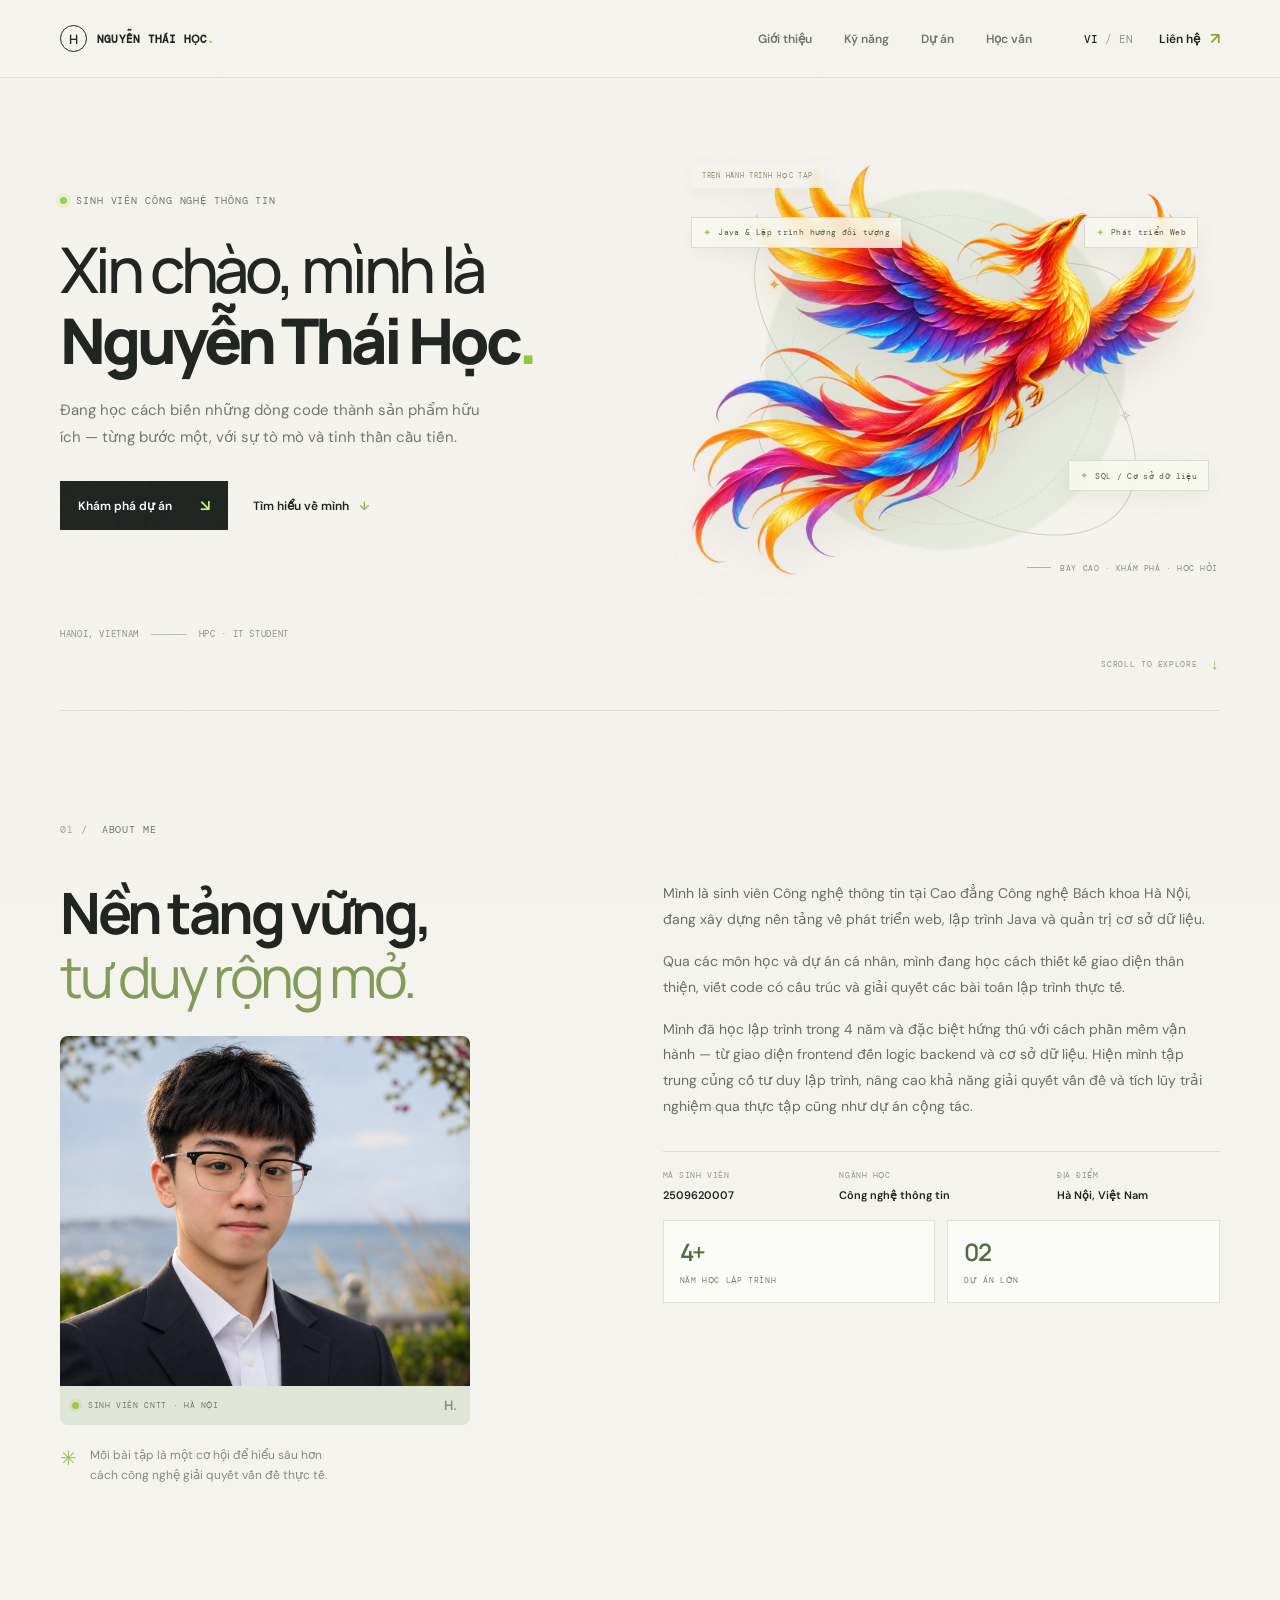
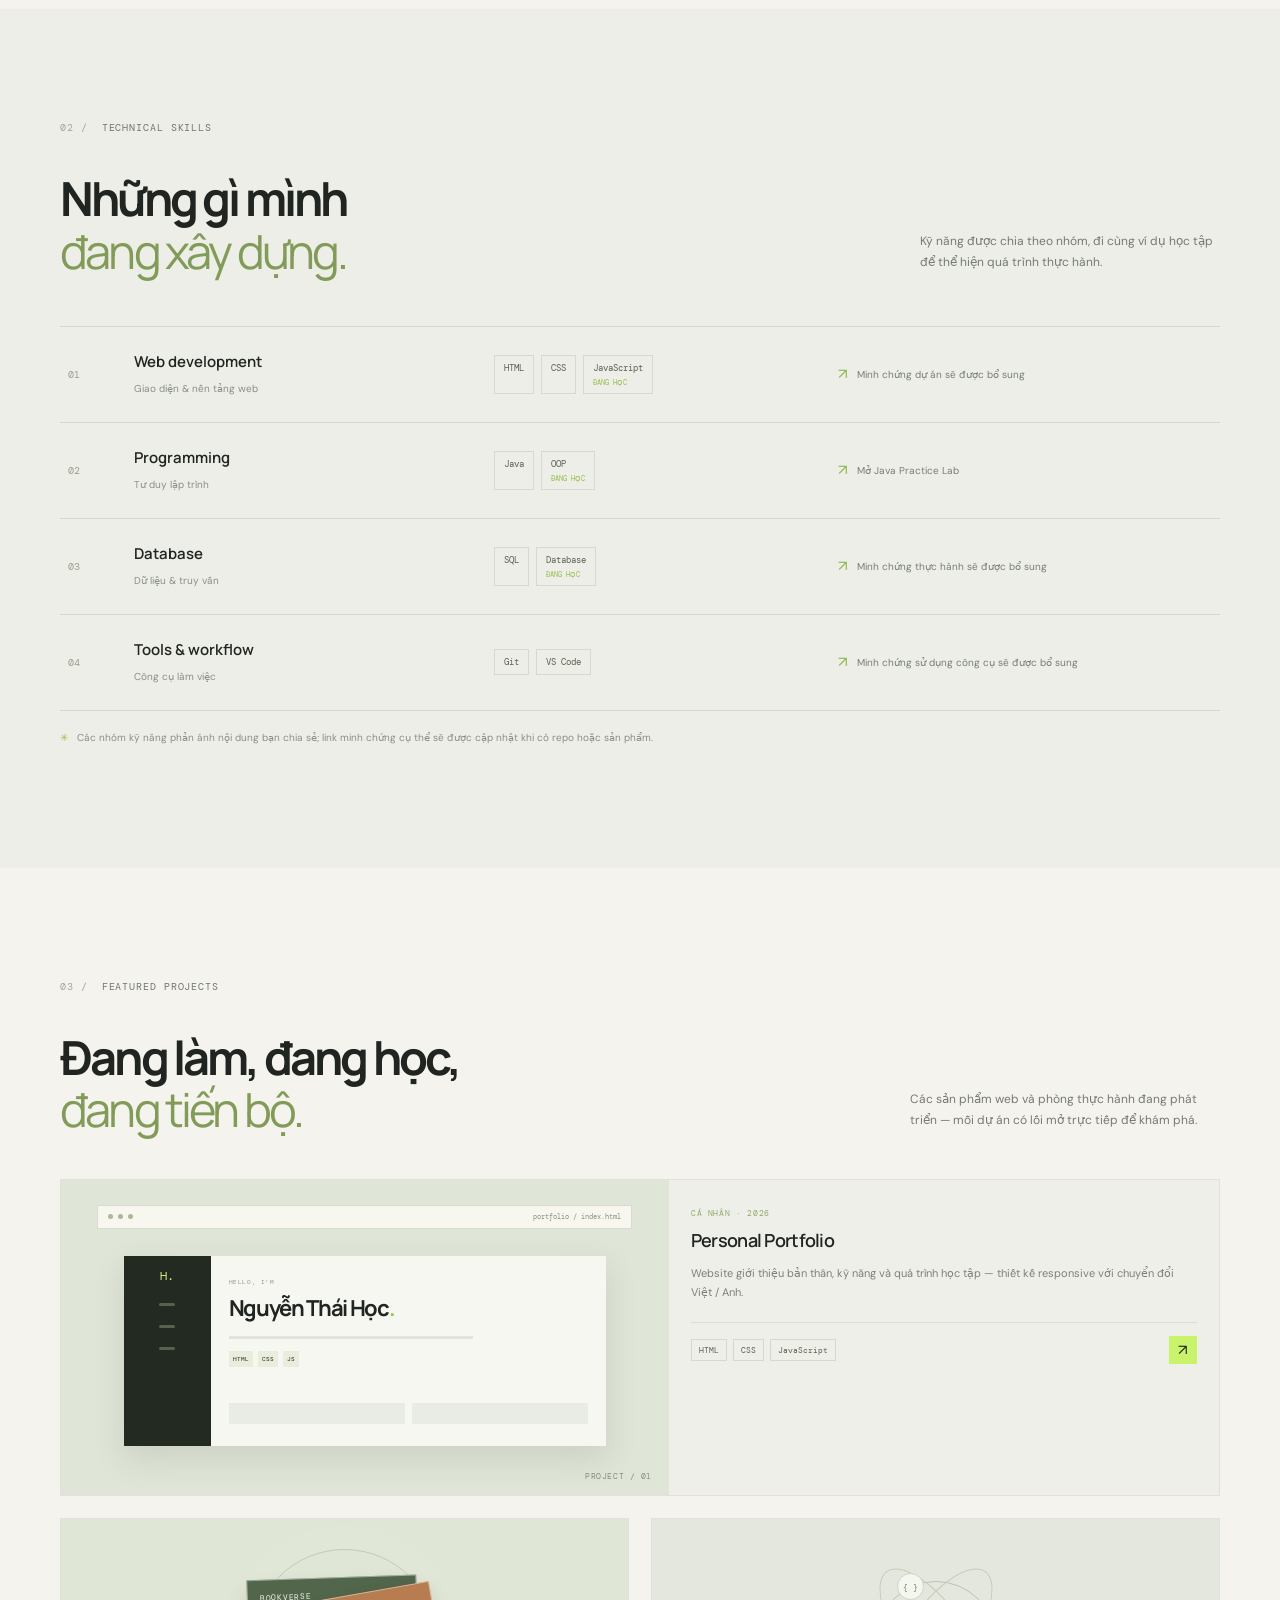
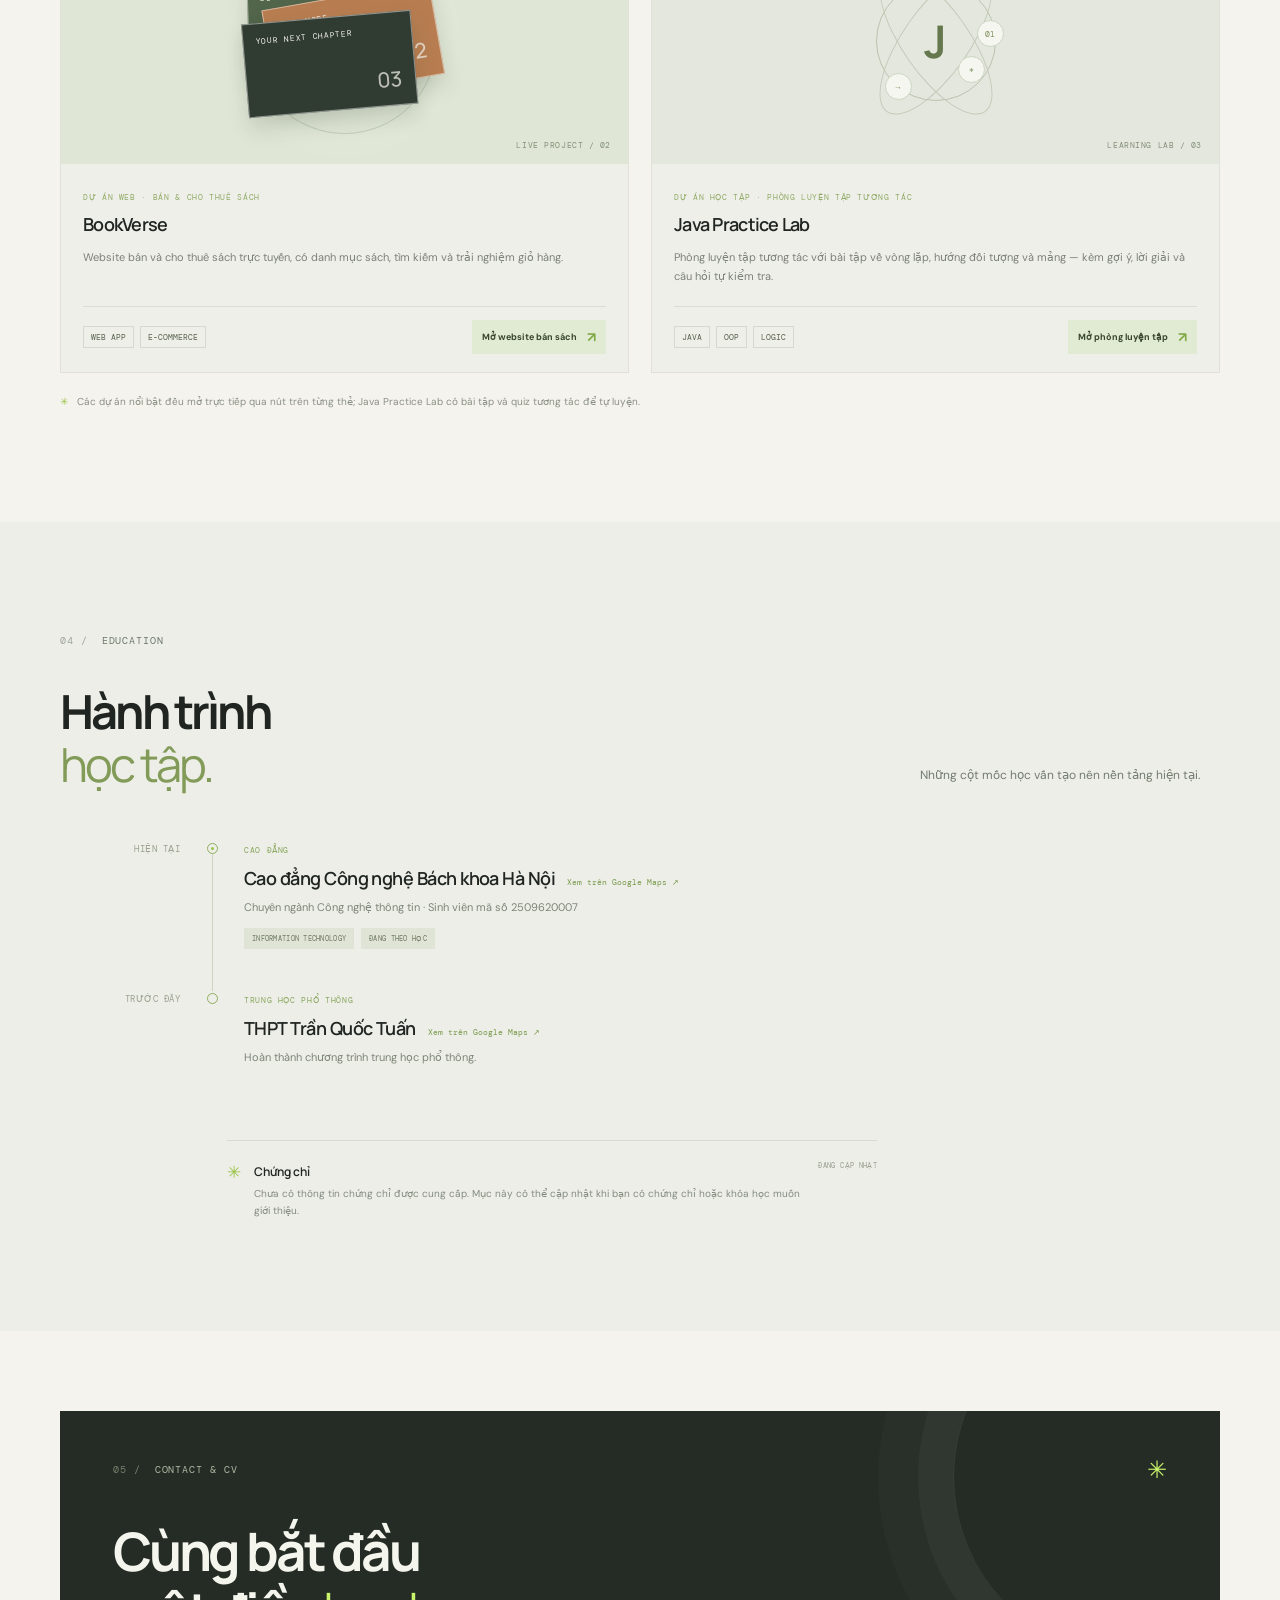
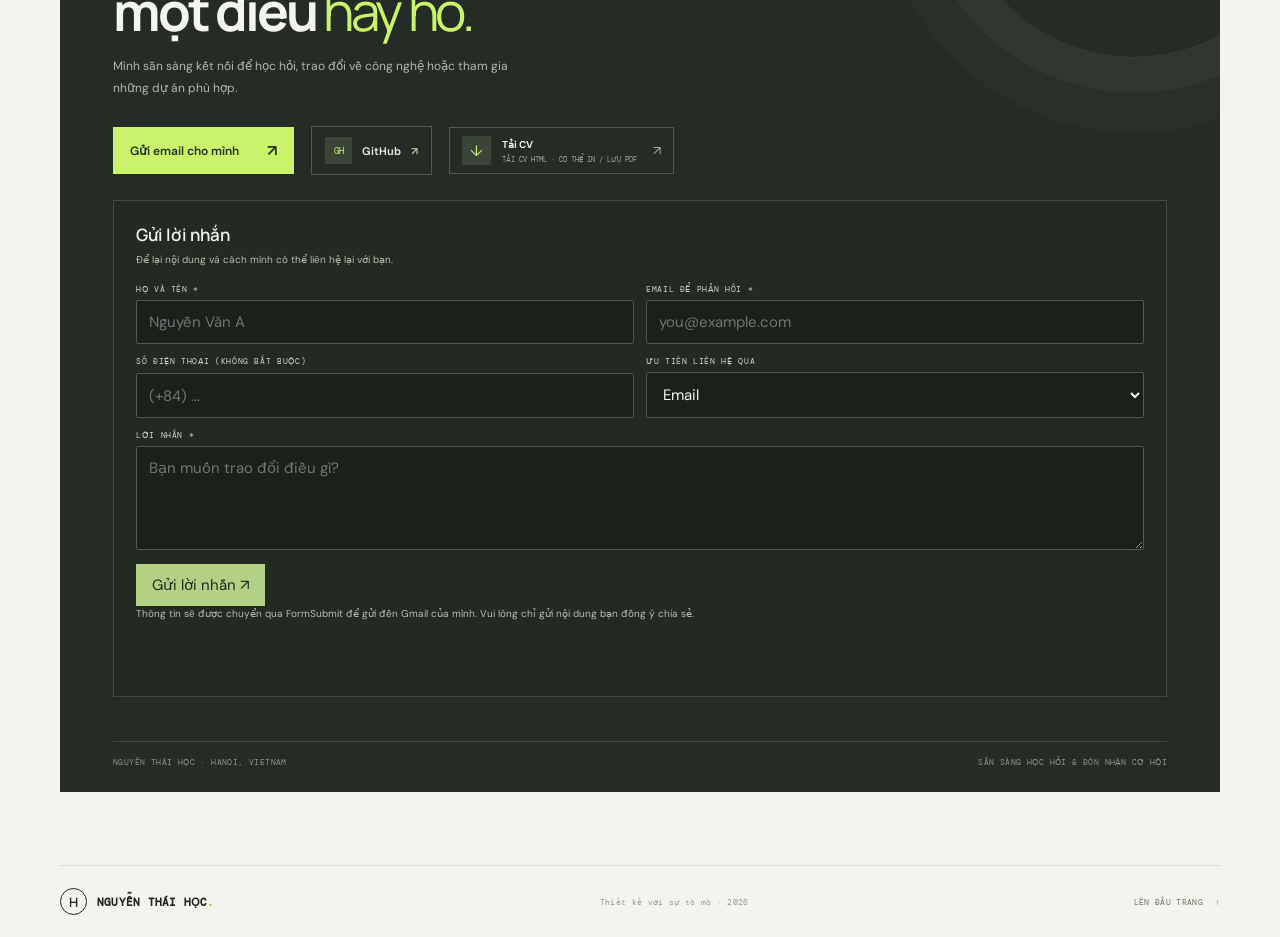
==== commit b4fb4f73: "Update portfolio avatar" ====
--- a/index.html
+++ b/index.html
@@ -79,7 +79,7 @@
 
     <section class="about section wrap" id="about">
       <div class="section-kicker"><span>01 /</span><span data-i18n="aboutKicker">ABOUT ME</span></div>
-      <div class="about-grid"><div><h2 data-i18n="aboutTitle">Nền tảng vững,<br><em>tư duy rộng mở.</em></h2><figure class="about-portrait"><img src="portrait-professional-suit.png" alt="Nguyễn Thái Học trong trang phục vest tại không gian làm việc công nghệ"><figcaption><span class="portrait-dot"></span><span data-i18n="portraitCaption">SINH VIÊN CNTT · HÀ NỘI</span><span class="portrait-mark">H.</span></figcaption></figure><div class="about-aside"><span class="aside-star">✳</span><p data-i18n="aboutAside">Mỗi bài tập là một cơ hội để hiểu sâu hơn cách công nghệ giải quyết vấn đề thực tế.</p></div></div>
+      <div class="about-grid"><div><h2 data-i18n="aboutTitle">Nền tảng vững,<br><em>tư duy rộng mở.</em></h2><figure class="about-portrait"><img src="portfolio-avatar-ai.png" alt="Nguyễn Thái Học trong trang phục vest tại không gian làm việc công nghệ"><figcaption><span class="portrait-dot"></span><span data-i18n="portraitCaption">SINH VIÊN CNTT · HÀ NỘI</span><span class="portrait-mark">H.</span></figcaption></figure><div class="about-aside"><span class="aside-star">✳</span><p data-i18n="aboutAside">Mỗi bài tập là một cơ hội để hiểu sâu hơn cách công nghệ giải quyết vấn đề thực tế.</p></div></div>
         <div class="about-copy"><p data-i18n="aboutP1">Mình là sinh viên Công nghệ thông tin tại Cao đẳng Công nghệ Bách khoa Hà Nội, đang xây dựng nền tảng về phát triển web, lập trình Java và quản trị cơ sở dữ liệu.</p><p data-i18n="aboutP2">Qua các môn học và dự án cá nhân, mình đang học cách thiết kế giao diện thân thiện, viết code có cấu trúc và giải quyết các bài toán lập trình thực tế.</p><p data-i18n="aboutP3">Mình đặc biệt hứng thú với cách phần mềm vận hành — từ giao diện frontend đến logic backend và cơ sở dữ liệu. Mục tiêu hiện tại là củng cố tư duy lập trình, nâng cao khả năng giải quyết vấn đề và tích lũy trải nghiệm qua thực tập cũng như dự án cộng tác.</p>
           <div class="info-strip"><div><span class="info-label" data-i18n="studentId">MÃ SINH VIÊN</span><span>2509620007</span></div><div><span class="info-label" data-i18n="major">NGÀNH HỌC</span><span data-i18n="majorValue">Công nghệ thông tin</span></div><div><span class="info-label" data-i18n="location">ĐỊA ĐIỂM</span><span data-i18n="locationValue">Hà Nội, Việt Nam</span></div></div>
           <div class="journey-stats"><div><b>4+</b><span data-i18n="programmingYears">NĂM HỌC LẬP TRÌNH</span></div><div><b>02</b><span data-i18n="majorProjects">DỰ ÁN LỚN</span></div></div>
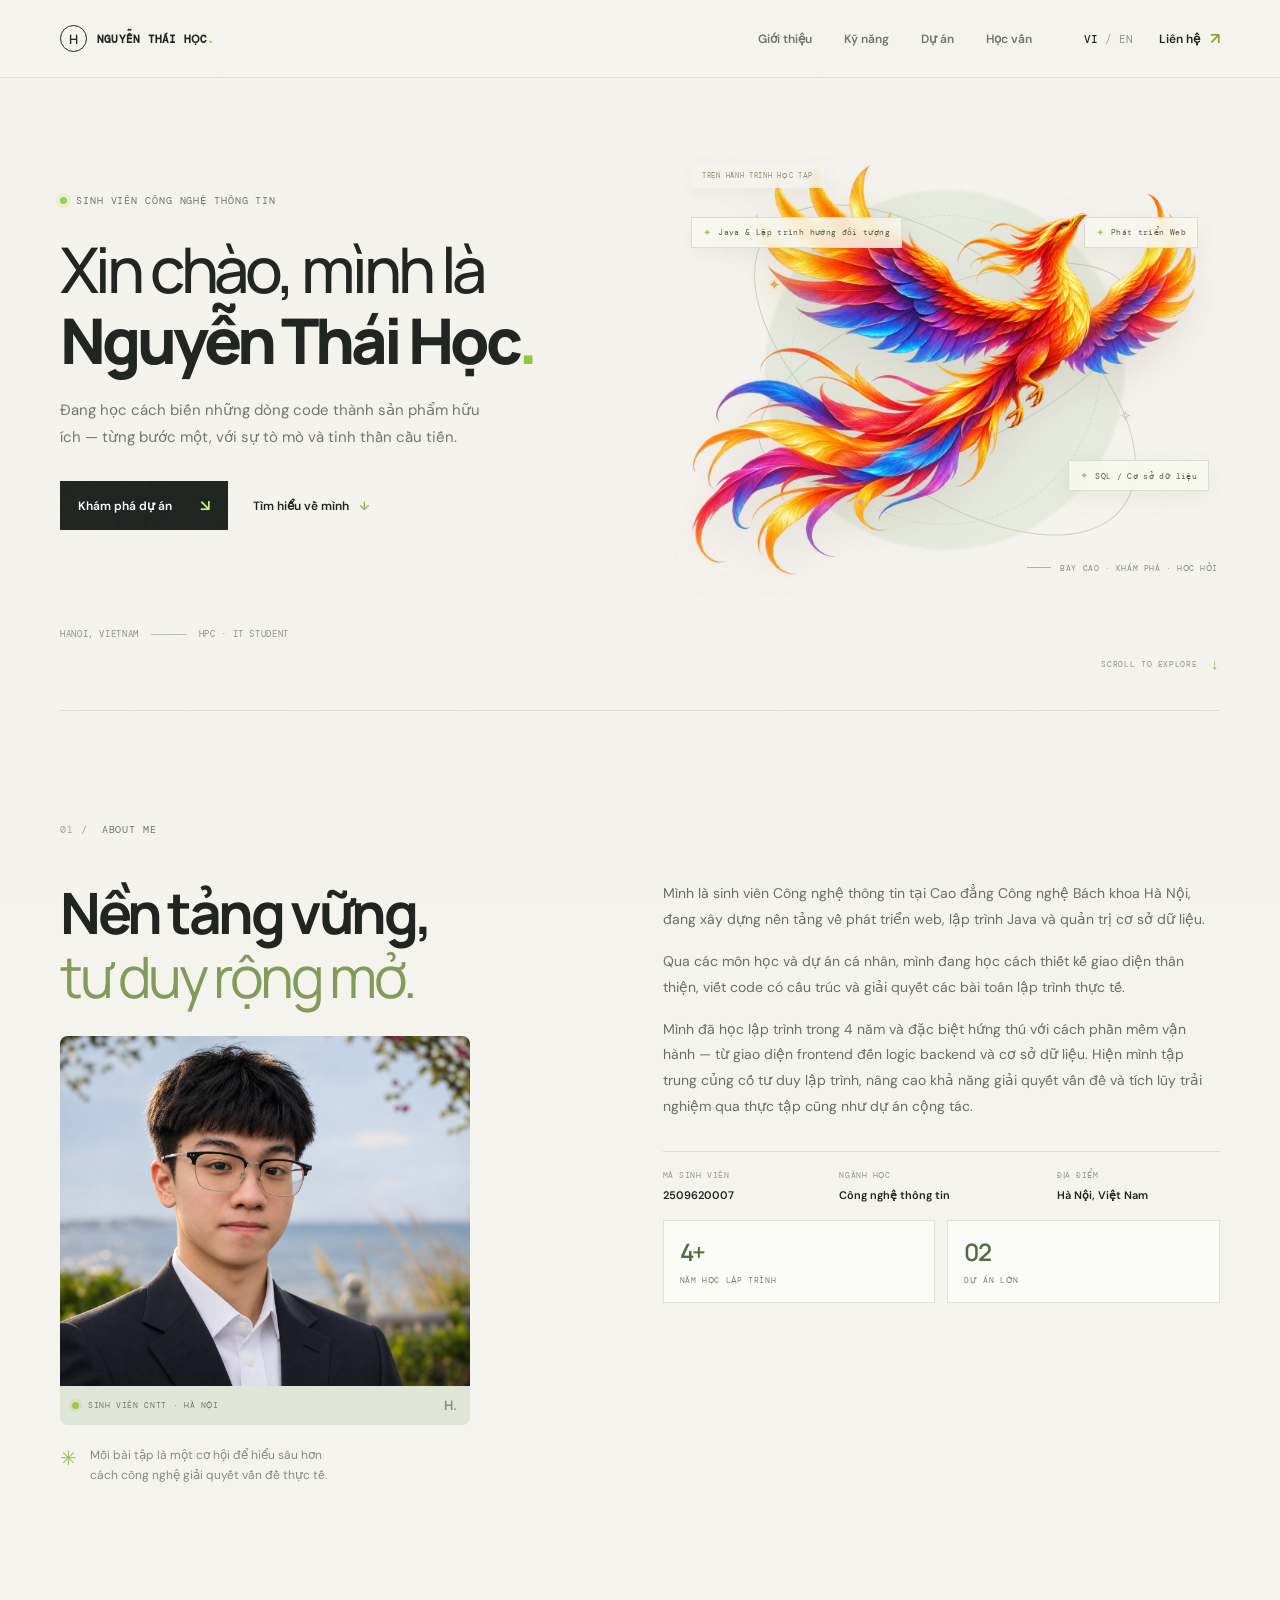
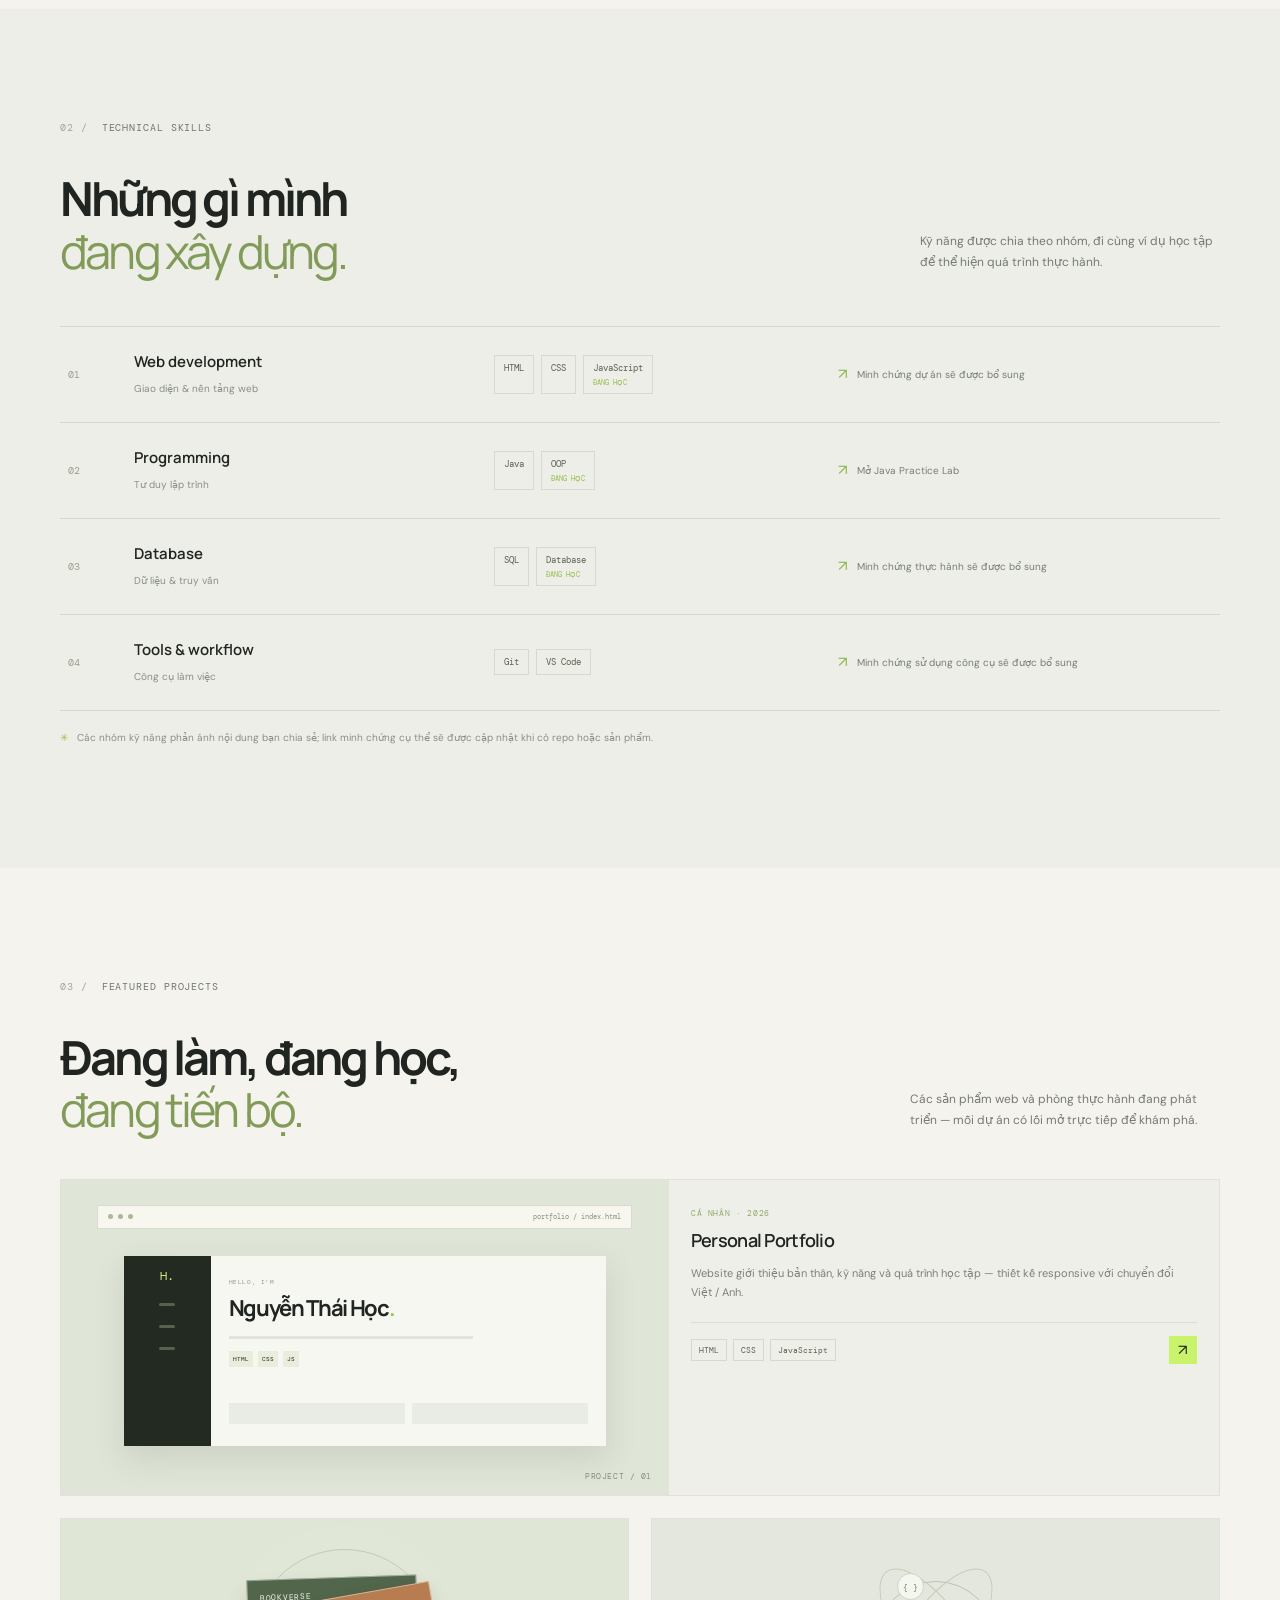
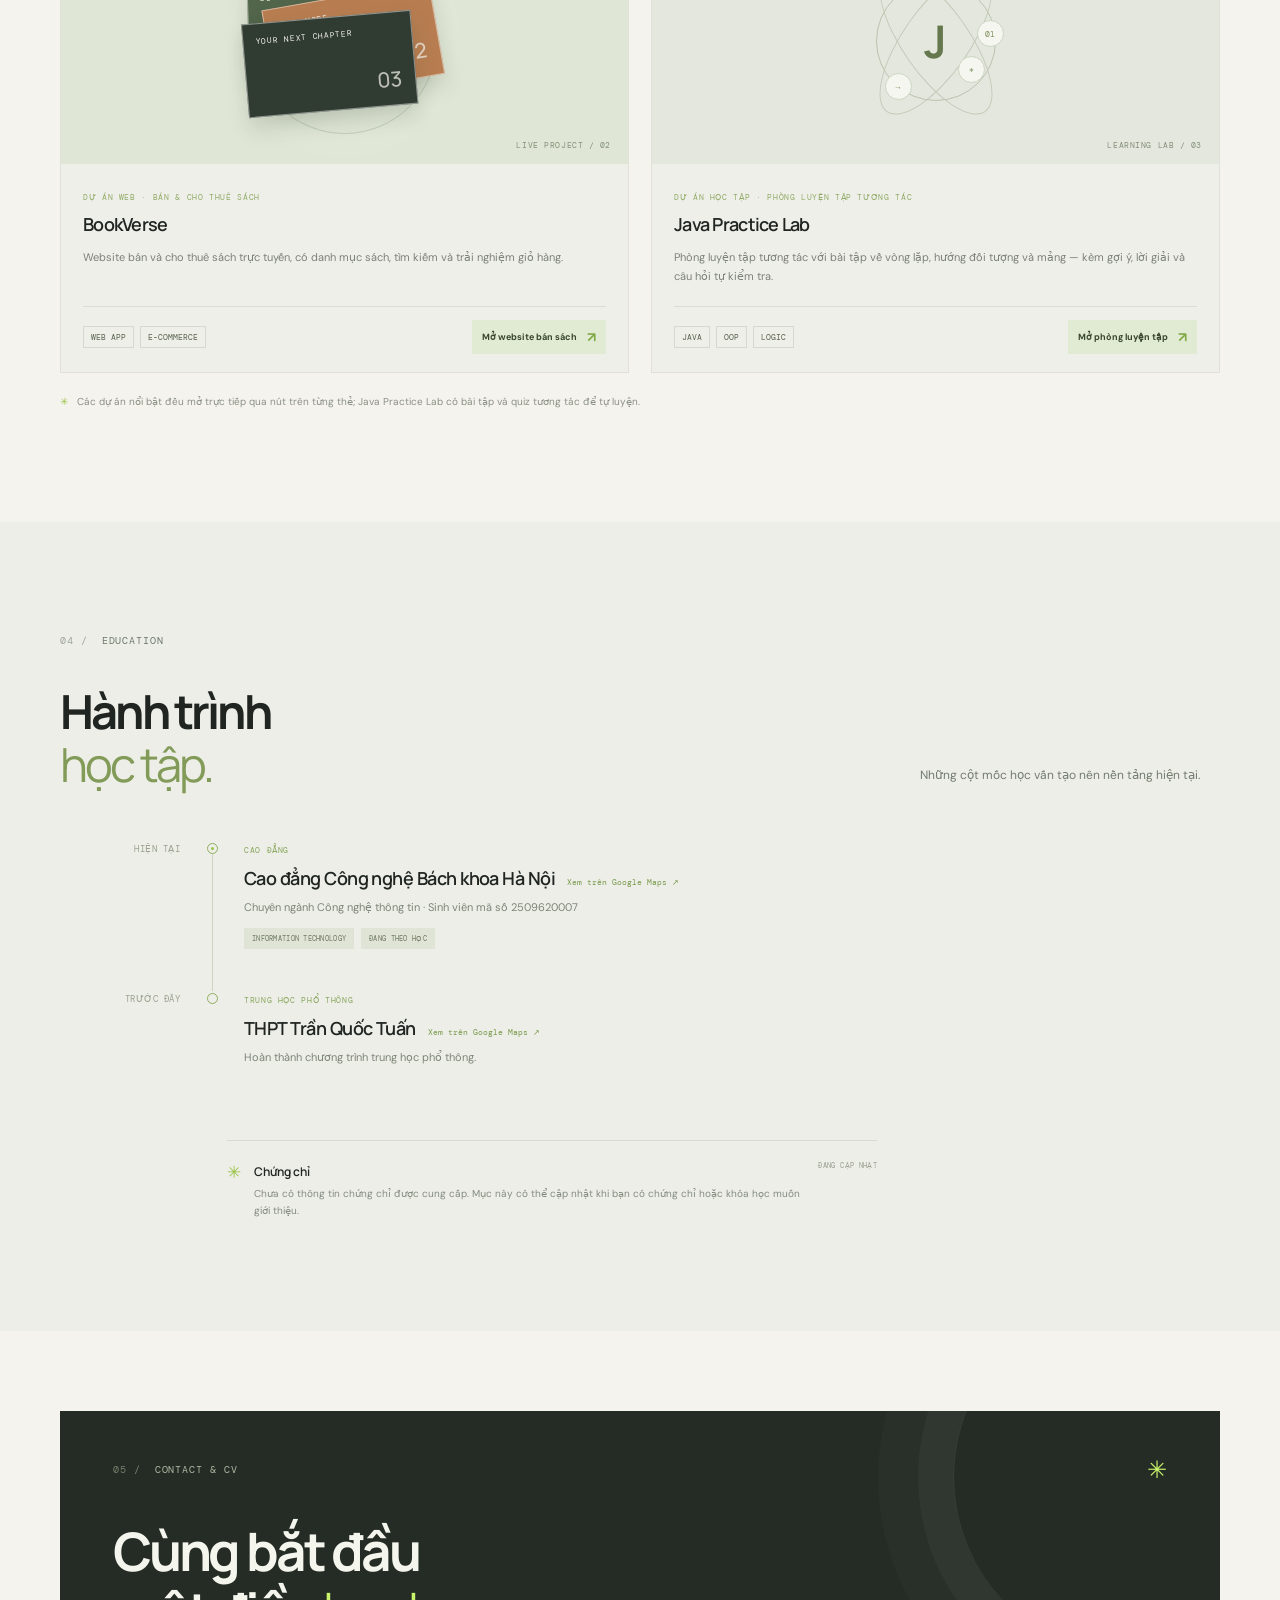
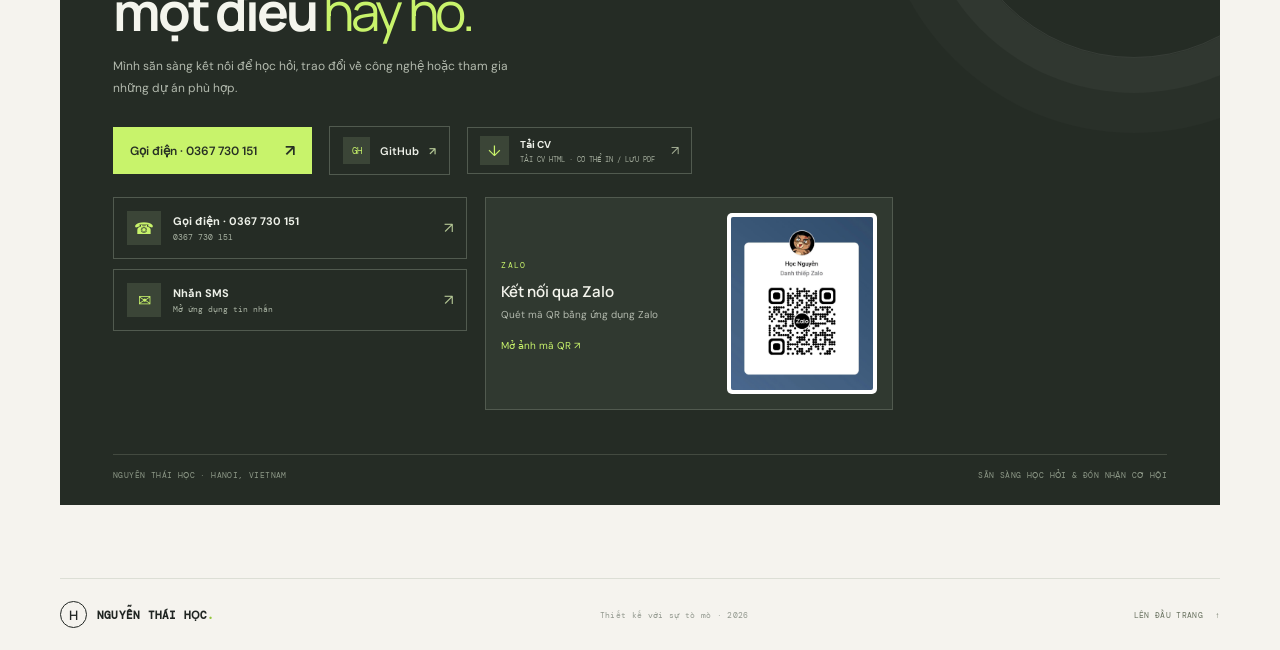
==== commit e3dde799: "Replace email form with phone and Zalo contacts" ====
--- a/index.html
+++ b/index.html
@@ -104,9 +104,17 @@
 
     <section class="education section" id="education"><div class="wrap"><div class="section-kicker"><span>04 /</span><span data-i18n="educationKicker">EDUCATION</span></div><div class="section-heading"><h2 data-i18n="educationTitle">Hành trình<br><em>học tập.</em></h2><p data-i18n="educationIntro">Những cột mốc học vấn tạo nên nền tảng hiện tại.</p></div><div class="timeline"><article class="timeline-item"><div class="timeline-date">HIỆN TẠI</div><div class="timeline-marker"><i></i></div><div class="timeline-content"><span class="timeline-label" data-i18n="college">CAO ĐẲNG</span><a class="map-link" href="https://maps.app.goo.gl/XvKQ9UEL5PjwESHLA?g_st=iz" target="_blank" rel="noopener noreferrer"><h3 data-i18n="collegeName">Cao đẳng Công nghệ Bách khoa Hà Nội</h3><span data-i18n="mapLabel">Xem trên Google Maps ↗</span></a><p data-i18n="collegeDesc">Chuyên ngành Công nghệ thông tin · Sinh viên mã số 2509620007</p><div class="timeline-tags"><span>INFORMATION TECHNOLOGY</span><span data-i18n="inProgress">ĐANG THEO HỌC</span></div></div></article><article class="timeline-item"><div class="timeline-date">TRƯỚC ĐÂY</div><div class="timeline-marker"><i></i></div><div class="timeline-content"><span class="timeline-label" data-i18n="highSchool">TRUNG HỌC PHỔ THÔNG</span><a class="map-link" href="https://maps.app.goo.gl/49WgvfYzTT5w9zqAA?g_st=iz" target="_blank" rel="noopener noreferrer"><h3>THPT Trần Quốc Tuấn</h3><span data-i18n="mapLabel">Xem trên Google Maps ↗</span></a><p data-i18n="highSchoolDesc">Hoàn thành chương trình trung học phổ thông.</p></div></article></div><div class="cert-note"><span class="cert-icon">✳</span><div><b data-i18n="certTitle">Chứng chỉ</b><p data-i18n="certDesc">Chưa có thông tin chứng chỉ được cung cấp. Mục này có thể cập nhật khi bạn có chứng chỉ hoặc khóa học muốn giới thiệu.</p></div><span class="cert-status" data-i18n="updating">ĐANG CẬP NHẬT</span></div></div></section>
 
-    <section class="contact section wrap" id="contact"><div class="contact-panel"><div class="contact-top"><div class="section-kicker"><span>05 /</span><span data-i18n="contactKicker">CONTACT &amp; CV</span></div><span class="contact-spark">✳</span></div><h2 data-i18n="contactTitle">Cùng bắt đầu<br>một điều <em>hay ho.</em></h2><p data-i18n="contactIntro">Mình sẵn sàng kết nối để học hỏi, trao đổi về công nghệ hoặc tham gia những dự án phù hợp.</p><div class="contact-actions"><a class="button button-light" href="mailto:nhoc41551@gmail.com"><span data-i18n="emailMe">Gửi email cho mình</span><span>↗</span></a><a class="social-link" href="https://github.com/nhoc41551-hub/nhoc41551" target="_blank" rel="noopener noreferrer"><span class="social-mark">GH</span><span>GitHub</span><span>↗</span></a><a class="cv-button" href="cv.html" download="Nguyen-Thai-Hoc-CV.html" title="Download CV"><span class="cv-icon">↓</span><span><b data-i18n="downloadCv">Tải CV</b><small data-i18n="cvFormat">TẢI BẢN CV HTML · CÓ THỂ IN / LƯU PDF</small></span><span class="cv-lock">↗</span></a></div>
-      <form class="contact-form" id="contact-form" method="POST" action="https://formsubmit.co/nhoc41551@gmail.com"><h3 data-i18n="formTitle">Gửi lời nhắn</h3><p data-i18n="formIntro">Để lại nội dung và cách mình có thể liên hệ lại với bạn.</p><input type="hidden" name="_subject" value="Portfolio contact — Nguyễn Thái Học"><input type="hidden" name="_template" value="table"><input type="text" name="_honey" tabindex="-1" autocomplete="off" aria-hidden="true" style="position:absolute;left:-9999px;width:1px;height:1px">
-        <div class="form-grid"><div class="form-field"><label for="contact-name" data-i18n="formName">Họ và tên *</label><input id="contact-name" name="name" autocomplete="name" required maxlength="100" placeholder="Nguyễn Văn A"></div><div class="form-field"><label for="contact-email" data-i18n="formEmail">Email để phản hồi *</label><input id="contact-email" type="email" name="email" autocomplete="email" required maxlength="160" placeholder="you@example.com"></div><div class="form-field"><label for="contact-phone" data-i18n="formPhone">Số điện thoại (không bắt buộc)</label><input id="contact-phone" type="tel" name="phone" autocomplete="tel" maxlength="40" placeholder="(+84) ..."></div><div class="form-field"><label for="contact-method" data-i18n="formMethod">Ưu tiên liên hệ qua</label><select id="contact-method" name="preferred_contact"><option value="Email">Email</option><option value="Phone">Phone</option></select></div><div class="form-field full"><label for="contact-message" data-i18n="formMessage">Lời nhắn *</label><textarea id="contact-message" name="message" required minlength="10" maxlength="3000" placeholder="Bạn muốn trao đổi điều gì?"></textarea></div></div><button class="form-submit" type="submit" data-i18n="formSubmit">Gửi lời nhắn ↗</button><p class="form-privacy" data-i18n="formPrivacy">Thông tin sẽ được chuyển qua FormSubmit để gửi đến Gmail của mình. Vui lòng chỉ gửi nội dung bạn đồng ý chia sẻ.</p><p class="form-status" id="form-status" aria-live="polite" role="status"></p></form>
+    <section class="contact section wrap" id="contact"><div class="contact-panel"><div class="contact-top"><div class="section-kicker"><span>05 /</span><span data-i18n="contactKicker">CONTACT &amp; CV</span></div><span class="contact-spark">✳</span></div><h2 data-i18n="contactTitle">Cùng bắt đầu<br>một điều <em>hay ho.</em></h2><p data-i18n="contactIntro">Mình sẵn sàng kết nối để học hỏi, trao đổi về công nghệ hoặc tham gia những dự án phù hợp.</p><div class="contact-actions"><a class="button button-light" href="tel:+84367730151"><span data-i18n="contactCall">Gọi điện · 0367 730 151</span><span>↗</span></a><a class="social-link" href="https://github.com/nhoc41551-hub/nhoc41551" target="_blank" rel="noopener noreferrer"><span class="social-mark">GH</span><span>GitHub</span><span>↗</span></a><a class="cv-button" href="cv.html" download="Nguyen-Thai-Hoc-CV.html" title="Download CV"><span class="cv-icon">↓</span><span><b data-i18n="downloadCv">Tải CV</b><small data-i18n="cvFormat">TẢI BẢN CV HTML · CÓ THỂ IN / LƯU PDF</small></span><span class="cv-lock">↗</span></a></div>
+      <div class="contact-connect" aria-label="Thông tin liên hệ">
+        <div class="contact-connect-actions">
+          <a class="contact-method" href="tel:+84367730151"><span class="contact-method-icon" aria-hidden="true">☎</span><span class="contact-method-copy"><b data-i18n="contactCall">Gọi điện · 0367 730 151</b><small>0367 730 151</small></span><span class="contact-method-arrow" aria-hidden="true">↗</span></a>
+          <a class="contact-method" href="sms:+84367730151"><span class="contact-method-icon" aria-hidden="true">✉</span><span class="contact-method-copy"><b data-i18n="contactSms">Nhắn SMS</b><small data-i18n="contactSmsHint">Mở ứng dụng tin nhắn</small></span><span class="contact-method-arrow" aria-hidden="true">↗</span></a>
+        </div>
+        <div class="zalo-qr-card">
+          <div class="zalo-qr-copy"><span class="zalo-qr-label">ZALO</span><h3 data-i18n="contactZaloTitle">Kết nối qua Zalo</h3><p data-i18n="contactZaloHint">Quét mã QR bằng ứng dụng Zalo</p><a href="zalo-contact-card.png" target="_blank" rel="noopener noreferrer" data-i18n="contactQrOpen">Mở ảnh mã QR ↗</a></div>
+          <a class="zalo-qr-image" href="zalo-contact-card.png" target="_blank" rel="noopener noreferrer" aria-label="Mở ảnh mã QR Zalo kích thước đầy đủ"><img src="zalo-contact-card.png" alt="Mã QR Zalo của Học Nguyễn" loading="lazy"></a>
+        </div>
+      </div>
       <div class="contact-bottom"><span>NGUYỄN THÁI HỌC · HANOI, VIETNAM</span><span data-i18n="openTo">OPEN TO LEARNING &amp; OPPORTUNITIES</span></div></div></section>
   </main>
   <footer class="footer wrap"><a class="brand" href="#home"><span class="brand-mark">H</span><span>NGUYỄN THÁI HỌC<span class="brand-dot">.</span></span></a><span data-i18n="footer">Thiết kế với sự tò mò · 2026</span><a href="#home" class="back-top"><span data-i18n="backTop">LÊN ĐẦU TRANG</span> ↑</a></footer>
--- a/styles.css
+++ b/styles.css
@@ -1,3 +1,6 @@
 :root{--paper:#f5f3ee;--ink:#202522;--muted:#727a72;--line:#dcded5;--green:#c8f36b;--green-dark:#95c437;--panel:#e9ece3;--mono:'DM Mono',monospace;--sans:'DM Sans',sans-serif;--display:'Manrope',sans-serif}*{box-sizing:border-box}html{scroll-behavior:smooth;scroll-padding-top:92px}body{margin:0;background:var(--paper);color:var(--ink);font-family:var(--sans);font-size:15px;-webkit-font-smoothing:antialiased}.page-grain{position:fixed;inset:0;z-index:5;pointer-events:none;opacity:.09;background-image:url("data:image/svg+xml,%3Csvg viewBox='0 0 180 180' xmlns='http://www.w3.org/2000/svg'%3E%3Cfilter id='n'%3E%3CfeTurbulence type='fractalNoise' baseFrequency='.8' numOctaves='3' stitchTiles='stitch'/%3E%3C/filter%3E%3Crect width='100%25' height='100%25' filter='url(%23n)' opacity='.22'/%3E%3C/svg%3E")}.wrap{width:min(1160px,calc(100% - 72px));margin-inline:auto}.topbar{height:78px;padding:0 max(36px,calc((100vw - 1160px)/2));display:flex;align-items:center;justify-content:space-between;border-bottom:1px solid var(--line);position:sticky;top:0;background:rgba(245,243,238,.92);backdrop-filter:blur(14px);z-index:20}.brand{display:flex;align-items:center;gap:10px;color:var(--ink);text-decoration:none;font:700 11px var(--mono);letter-spacing:.02em}.brand-mark{width:27px;height:27px;border:1px solid var(--ink);display:grid;place-items:center;border-radius:50%;font:600 13px var(--display)}.brand-dot,.period{color:#94c73c}.desktop-nav{display:flex;gap:32px;margin-left:auto;margin-right:52px}.desktop-nav a,.contact-link{color:var(--ink);text-decoration:none;font-size:12px;font-weight:600}.desktop-nav a{color:#70766c;transition:color .2s}.desktop-nav a:hover{color:var(--ink)}.top-actions{display:flex;align-items:center;gap:26px}.language-switch{display:flex;align-items:center;gap:7px;color:#a2a69e;font:11px var(--mono)}.lang{border:0;background:none;color:#92978e;font:11px var(--mono);padding:5px 0;cursor:pointer}.lang.active{color:var(--ink);font-weight:500}.contact-link{display:flex;gap:10px;align-items:center}.contact-link span:last-child{color:#7eae2c;font-size:16px}.menu-toggle{display:none;background:none;border:0}.hero{min-height:632px;position:relative;display:grid;grid-template-columns:1.05fr .95fr;align-items:center;padding-top:35px;padding-bottom:84px}.hero-copy{position:relative;z-index:2;padding-bottom:15px}.eyebrow,.section-kicker{font:10px var(--mono);letter-spacing:.09em;color:#6e786a}.eyebrow{display:flex;align-items:center;gap:9px;margin-bottom:27px}.status-dot{width:7px;height:7px;border-radius:50%;background:#9dcf43;box-shadow:0 0 0 4px rgba(157,207,67,.15)}h1,h2,h3,p{margin-top:0}h1{font:500 clamp(36px,5vw,63px)/1.12 var(--display);letter-spacing:-.065em;margin:0 0 22px}.name{font-weight:800;white-space:nowrap}.hero-lead{max-width:430px;color:#717870;font-size:15px;line-height:1.8;margin-bottom:30px}.hero-buttons{display:flex;align-items:center;gap:25px}.button{display:inline-flex;align-items:center;gap:28px;padding:14px 18px;text-decoration:none;font-weight:600;font-size:12px;transition:transform .2s,background .2s}.button:hover{transform:translateY(-2px)}.button-dark{background:var(--ink);color:white}.button-dark span:last-child{color:var(--green);font-size:16px}.text-link{display:flex;gap:10px;align-items:center;color:var(--ink);text-decoration:none;font-size:12px;font-weight:600}.text-link span:last-child{color:#91b64a}.hero-meta{position:absolute;left:0;bottom:-95px;display:flex;gap:12px;align-items:center;font:9px var(--mono);letter-spacing:.07em;color:#8c9189}.meta-line{height:1px;width:36px;background:#bdc2b7}.hero-art{height:450px;position:relative;display:grid;place-items:center;overflow:hidden}.hero-art:before{content:"";position:absolute;width:360px;height:360px;border-radius:50%;background:#e6eadf;filter:blur(1px)}.orbit{position:absolute;border:1px solid #cbd2c2;border-radius:50%;transform:rotate(-23deg)}.orbit-one{width:400px;height:160px}.orbit-two{width:450px;height:230px;transform:rotate(38deg)}.orbit-three{width:310px;height:310px;border-style:dashed;opacity:.6}.orb-core{position:relative;width:145px;height:145px;border-radius:50%;display:grid;place-items:center;background:var(--green);box-shadow:0 20px 70px #c3db91aa;transform:rotate(-10deg)}.orb-core:before{content:"";position:absolute;inset:11px;border:1px solid #54633b;border-radius:50%}.orb-core span{font:600 38px var(--mono);letter-spacing:-.11em}.float-card{position:absolute;background:#f8f8f3;border:1px solid #dce0d7;box-shadow:0 15px 40px #3b453315}.card-code{right:0;top:79px;padding:15px 17px;width:218px;transform:rotate(3deg)}.mini-label{font:8px var(--mono);letter-spacing:.07em;color:#92998d}.card-code code{display:block;margin-top:10px;font:10px/2 var(--mono);color:#45503d}.card-code code i{font-style:normal;color:#a7c86c;margin-right:9px}.card-stamp{left:4px;bottom:77px;width:104px;height:104px;border-radius:50%;display:flex;align-items:center;justify-content:center;flex-direction:column;transform:rotate(-12deg);font:8px var(--mono);letter-spacing:.1em;color:#667057}.card-stamp b{font:26px var(--sans);color:#9ac94b;line-height:1.2}.art-caption{position:absolute;bottom:22px;right:2px;display:flex;gap:9px;align-items:center;font:8px var(--mono);letter-spacing:.07em;color:#899083}.caption-line{width:24px;height:1px;background:#aab79a}.scroll-cue{position:absolute;right:0;bottom:36px;display:flex;align-items:center;gap:13px;text-decoration:none;font:8px var(--mono);letter-spacing:.08em;color:#8d938a}.scroll-arrow{font-size:15px;color:#91b64a}.section{padding-top:112px;padding-bottom:112px}.section-kicker{display:flex;gap:14px;align-items:center}.section-kicker span:first-child{color:#a0a69b}.about{border-top:1px solid var(--line)}.about-grid{display:grid;grid-template-columns:.92fr 1.08fr;gap:11%;padding-top:45px}.about h2,.section-heading h2,.contact h2{font:700 clamp(37px,4.5vw,57px)/1.12 var(--display);letter-spacing:-.06em;margin-bottom:0}.about h2 em,.section-heading h2 em,.contact h2 em{font-weight:400;font-style:normal;color:#829b58}.about-aside{margin-top:53px;display:flex;gap:13px;align-items:flex-start;max-width:280px}.aside-star{font-size:20px;color:#9bc347}.about-aside p{font-size:12px;line-height:1.7;color:#858b80}.about-copy>p{color:#676f66;line-height:1.85;font-size:14px;margin-bottom:16px}.info-strip{border-top:1px solid var(--line);margin-top:31px;padding-top:18px;display:grid;grid-template-columns:1fr 1.25fr 1fr;gap:14px}.info-strip div{display:flex;flex-direction:column;gap:8px;font-size:11px;font-weight:600}.info-label{font:8px var(--mono);letter-spacing:.07em;color:#92988d}.skills,.education{background:#eceee7}.skills .section-heading,.projects .section-heading,.education .section-heading{display:flex;align-items:end;justify-content:space-between;padding-top:38px;margin-bottom:48px}.section-heading h2{font-size:47px}.section-heading>p{width:300px;color:#747b70;font-size:12px;line-height:1.8;margin-bottom:4px}.skill-list{border-top:1px solid #d3d8cd}.skill-row{min-height:96px;border-bottom:1px solid #d3d8cd;display:grid;grid-template-columns:48px 1.05fr 1fr 1.15fr;align-items:center;gap:18px;padding:16px 8px}.skill-number{font:10px var(--mono);color:#99a090}.skill-name h3{font:600 15px var(--display);margin:0 0 5px}.skill-name>span{font-size:10px;color:#899084}.skill-tags{display:flex;flex-wrap:wrap;gap:7px}.skill-tags>span,.project-stack span{border:1px solid #d5dacf;padding:6px 9px;font:9px var(--mono);color:#59634f}.skill-tags small{display:block;color:#9abf55;font-size:7px;margin-top:4px}.skill-proof{display:flex;gap:10px;align-items:center;color:#777f73;font-size:10px}.skill-proof>span:first-child{font-size:15px;color:#91b64a}.skills-note,.project-footnote{display:flex;gap:9px;align-items:flex-start;margin-top:19px;color:#8a9085;font-size:10px;line-height:1.6}.skills-note>span:first-child,.project-footnote>span:first-child{color:#9bc347}.projects .section-heading{margin-bottom:43px}.projects .section-heading>p{width:310px}.project-grid{display:grid;grid-template-columns:1fr 1fr;gap:22px}.project-card{background:#efefe9;border:1px solid #e0e2da;transition:transform .25s,box-shadow .25s}.project-card:hover{transform:translateY(-4px);box-shadow:0 16px 40px #313b2612}.project-main{grid-column:1/-1;display:grid;grid-template-columns:1.05fr .95fr}.project-visual{min-height:245px;position:relative;overflow:hidden}.project-main .project-visual{min-height:315px}.visual-portfolio{background:#dfe5d7;padding:27px 30px;display:grid;place-items:center}.window-bar{height:24px;width:88%;position:absolute;top:25px;background:#f7f7f0;display:flex;align-items:center;padding:0 10px;gap:5px;border:1px solid #d6ddce}.window-bar i{width:5px;height:5px;background:#abb997;border-radius:50%}.window-bar span{font:7px var(--mono);margin-left:auto;color:#87917e}.mock-layout{display:flex;width:88%;height:190px;background:#f6f7f1;margin-top:28px;box-shadow:0 12px 30px #414a3520}.mock-sidebar{width:18%;background:#222a22;color:#d1f287;padding:12px 10px;display:flex;align-items:center;flex-direction:column;gap:19px}.mock-sidebar b{font:12px var(--mono)}.mock-sidebar i{height:3px;width:16px;background:#58614f;border-radius:2px}.mock-content{padding:22px 18px;flex:1;display:flex;flex-direction:column}.mock-content small{font:6px var(--mono);color:#87957b;letter-spacing:.1em}.mock-content strong{font:700 clamp(13px,2vw,22px) var(--display);letter-spacing:-.06em;margin-top:7px}.mock-content strong span{color:#92c940}.mock-line{width:68%;height:3px;background:#e0e5da;margin-top:13px}.mock-chips{display:flex;gap:5px;margin-top:12px}.mock-chips i{font:6px var(--mono);font-style:normal;padding:4px;background:#e8eddc}.mock-blocks{display:flex;gap:7px;margin-top:auto}.mock-blocks i{height:21px;background:#e9ece4;flex:1}.visual-index{position:absolute;right:17px;bottom:14px;font:8px var(--mono);letter-spacing:.07em;color:#849078}.project-details{padding:21px 22px 18px}.project-title{margin-bottom:12px}.project-type{font:8px var(--mono);letter-spacing:.08em;color:#90ab67}.project-title h3{font:600 18px var(--display);letter-spacing:-.04em;margin:7px 0 0}.project-details>p{color:#7b8178;font-size:11px;line-height:1.7;min-height:40px;margin-bottom:18px}.project-bottom{border-top:1px solid #d9ddd4;padding-top:13px;display:flex;justify-content:space-between;align-items:center}.project-stack{display:flex;gap:6px}.project-stack span{font-size:8px;padding:5px 7px}.project-link{display:grid;place-items:center;width:28px;height:28px;background:var(--green);color:var(--ink);text-decoration:none}.proof-tag{font:7px var(--mono);color:#9a9f93;letter-spacing:.04em}.visual-database{background:#e6e9dd;display:grid;place-items:center}.db-grid{display:flex;align-items:center;gap:12px;transform:rotate(-3deg)}.db-table{width:200px;background:#f6f7f0;border:1px solid #d4dcc9;padding:10px}.db-head{font:8px var(--mono);color:#70815c;border-bottom:1px solid #dce1d5;padding-bottom:7px}.db-row{display:grid;grid-template-columns:.5fr 1fr 1fr;padding:6px 0;border-bottom:1px solid #eaede6;font:7px var(--mono);color:#727b6c}.db-row:first-of-type{color:#a4ad9a}.db-query{background:#252d25;color:#c6ed83;font:8px/1.8 var(--mono);padding:13px;box-shadow:0 8px 22px #39422b25}.visual-java{background:#e4e7de;display:grid;place-items:center}.java-orbit{width:120px;height:120px;border:1px solid #b9c4ae;border-radius:50%;display:grid;place-items:center;position:relative}.java-orbit:before,.java-orbit:after{content:"";position:absolute;border:1px solid #c2cbb9;border-radius:50%;width:170px;height:65px;transform:rotate(55deg)}.java-orbit:after{transform:rotate(-55deg)}.java-orbit>span{font:700 45px var(--display);color:#65784d;z-index:1}.j-node{position:absolute;z-index:2;background:#f5f6ef;border:1px solid #ccd5c2;border-radius:50%;width:27px;height:27px;display:grid;place-items:center;font:8px var(--mono);font-style:normal;color:#788c57}.n1{top:-9px;left:20px}.n2{right:-9px;top:38px}.n3{bottom:0;left:8px}.n4{bottom:17px;right:10px}.project-footnote{margin-top:21px}.timeline{margin-top:19px;max-width:850px}.timeline-item{display:grid;grid-template-columns:120px 30px 1fr;gap:17px;min-height:150px}.timeline-date{text-align:right;padding-top:5px;font:9px var(--mono);letter-spacing:.05em;color:#9ba291}.timeline-marker{position:relative;display:flex;justify-content:center}.timeline-marker:before{content:"";position:absolute;top:12px;bottom:-3px;width:1px;background:#cdd4c4}.timeline-item:last-child .timeline-marker:before{display:none}.timeline-marker i{position:relative;margin-top:5px;width:11px;height:11px;border:1px solid #90ae60;border-radius:50%;background:#eceee7}.timeline-item:first-child .timeline-marker i:after{content:"";position:absolute;inset:3px;border-radius:50%;background:#95c646}.timeline-content{padding-bottom:37px}.timeline-label{font:8px var(--mono);letter-spacing:.08em;color:#8aa75f}.timeline-content h3{font:600 18px var(--display);letter-spacing:-.03em;margin:8px 0}.timeline-content p{font-size:11px;color:#7e8579;line-height:1.65;margin-bottom:12px}.timeline-tags{display:flex;gap:7px}.timeline-tags span{font:7px var(--mono);letter-spacing:.04em;background:#dfe4d7;padding:6px 8px;color:#707b62}.cert-note{margin:2px 0 0 167px;border-top:1px solid #d6dbd0;padding-top:20px;display:flex;align-items:flex-start;gap:13px;max-width:650px}.cert-icon{color:#9bc347;font-size:17px}.cert-note b{font:600 12px var(--display)}.cert-note p{font-size:10px;line-height:1.65;color:#858b80;margin:5px 0 0}.cert-status{margin-left:auto;font:7px var(--mono);letter-spacing:.05em;color:#9a9f92;white-space:nowrap}.contact{padding-top:80px;padding-bottom:73px}.contact-panel{background:#252c25;color:#f4f5ed;padding:43px 53px 25px;position:relative;overflow:hidden}.contact-panel:after{content:"";position:absolute;width:360px;height:360px;border:1px solid #ffffff15;border-radius:50%;right:-95px;top:-115px;box-shadow:0 0 0 35px #ffffff08,0 0 0 75px #ffffff05}.contact-top{display:flex;justify-content:space-between;position:relative;z-index:1}.contact .section-kicker{color:#aeb9a3}.contact .section-kicker span:first-child{color:#75816c}.contact-spark{font-size:24px;color:var(--green);position:relative;z-index:1}.contact h2{font-size:53px;position:relative;z-index:1;margin-top:37px}.contact h2 em{color:var(--green)}.contact-panel>p{max-width:415px;color:#b2b9ad;font-size:12px;line-height:1.8;margin:15px 0 27px;position:relative;z-index:1}.contact-actions{display:flex;align-items:center;gap:17px;position:relative;z-index:1}.button-light{background:var(--green);color:#273024;padding:13px 17px}.button-light span:last-child{font-size:16px}.cv-button{display:flex;align-items:center;gap:11px;color:#edf0e8;text-decoration:none;border:1px solid #515a4f;padding:8px 12px}.cv-button[aria-disabled=true]{cursor:not-allowed;opacity:.76}.cv-icon{width:29px;height:29px;background:#3b4537;display:grid;place-items:center;color:var(--green)}.cv-button b{font-size:10px;display:block}.cv-button small{font:7px var(--mono);color:#a2ab9b;display:block;margin-top:4px}.cv-lock{font-size:13px;color:#a7b197;margin-left:5px}.contact-bottom{border-top:1px solid #434a40;margin-top:44px;padding-top:15px;display:flex;justify-content:space-between;font:8px var(--mono);letter-spacing:.05em;color:#8e9988;position:relative;z-index:1}.footer{min-height:72px;border-top:1px solid var(--line);display:flex;align-items:center;justify-content:space-between}.footer>span,.back-top{font:8px var(--mono);letter-spacing:.04em;color:#92988e}.back-top{text-decoration:none;display:flex;gap:12px;color:#68715f}.menu-toggle{cursor:pointer}
 @media(max-width:850px){.wrap{width:min(100% - 48px,700px)}.topbar{padding-inline:24px}.desktop-nav{gap:17px;margin-right:27px}.hero{min-height:570px;grid-template-columns:1fr 0.8fr}.hero-art{transform:scale(.83);transform-origin:center right;margin-left:-60px}.hero-meta{bottom:-66px}.about-grid{gap:7%}.skill-row{grid-template-columns:34px .9fr 1fr;gap:12px}.skill-proof{grid-column:2/-1;margin-top:-4px}.project-main{grid-template-columns:1fr 1fr}.section{padding-top:88px;padding-bottom:88px}}
 @media(max-width:620px){html{scroll-padding-top:72px}.wrap{width:calc(100% - 38px)}.topbar{height:66px;padding-inline:19px}.brand{font-size:9px}.brand-mark{width:25px;height:25px}.desktop-nav{display:none;position:absolute;left:0;right:0;top:66px;background:var(--paper);padding:20px 22px 24px;border-bottom:1px solid var(--line);flex-direction:column;gap:19px;margin:0}.desktop-nav.open{display:flex}.desktop-nav a{font-size:14px}.top-actions{gap:17px}.contact-link{display:none}.menu-toggle{width:23px;height:22px;padding:3px;display:flex;flex-direction:column;justify-content:center;gap:5px}.menu-toggle span{height:1px;background:var(--ink);width:17px}.hero{display:flex;flex-direction:column;align-items:stretch;padding-top:75px;padding-bottom:50px;min-height:0}.hero-copy{padding-bottom:0}.eyebrow{font-size:8px;margin-bottom:20px}h1{font-size:clamp(36px,10vw,53px);margin-bottom:17px}.name{white-space:normal}.hero-lead{font-size:13px;max-width:390px;line-height:1.75}.hero-buttons{gap:18px}.button{padding:13px 14px;gap:18px;font-size:11px}.text-link{font-size:11px}.hero-art{height:300px;transform:none;margin:5px 0 0}.hero-art:before{width:240px;height:240px}.orbit-one{width:290px;height:120px}.orbit-two{width:300px;height:190px}.orbit-three{width:225px;height:225px}.orb-core{width:105px;height:105px}.orb-core span{font-size:30px}.card-code{right:0;top:24px;width:176px;padding:11px}.card-code code{font-size:8px}.card-stamp{left:0;bottom:36px;width:83px;height:83px}.art-caption{right:0;bottom:9px;font-size:6px}.scroll-cue{display:none}.hero-meta{bottom:-13px;font-size:7px}.section{padding-top:72px;padding-bottom:72px}.section-kicker{font-size:8px}.about-grid{grid-template-columns:1fr;gap:26px;padding-top:30px}.about h2,.section-heading h2{font-size:40px}.about-aside{margin-top:22px;max-width:350px}.about-copy>p{font-size:13px}.info-strip{grid-template-columns:1fr 1fr}.info-strip div{font-size:10px}.skills .section-heading,.projects .section-heading,.education .section-heading{display:block;padding-top:29px;margin-bottom:30px}.section-heading>p,.projects .section-heading>p{width:auto;max-width:390px;margin:15px 0 0}.section-heading h2{font-size:40px}.skill-row{grid-template-columns:27px 1fr;gap:9px;padding:17px 2px;min-height:0}.skill-number{grid-row:span 3;align-self:start;padding-top:4px}.skill-name h3{font-size:14px}.skill-tags{grid-column:2;grid-row:2;margin-top:4px}.skill-proof{grid-column:2;grid-row:3;margin-top:4px;font-size:9px}.project-grid{grid-template-columns:1fr;gap:15px}.project-main{grid-column:auto;display:block}.project-main .project-visual{min-height:240px}.project-visual{min-height:215px}.project-details{padding:17px}.project-title h3{font-size:16px}.project-details>p{min-height:0}.db-grid{transform:scale(.87) rotate(-3deg)}.timeline-item{grid-template-columns:74px 22px 1fr;gap:10px;min-height:145px}.timeline-date{font-size:7px}.timeline-content h3{font-size:15px}.timeline-content p{font-size:10px}.timeline-tags span{font-size:6px}.cert-note{margin-left:106px;gap:9px}.cert-status{display:none}.contact{padding-top:48px;padding-bottom:50px}.contact-panel{padding:28px 23px 19px}.contact h2{font-size:43px;margin-top:28px}.contact-panel>p{font-size:11px}.contact-actions{align-items:flex-start;flex-direction:column;gap:12px}.cv-button{width:max-content}.contact-bottom{margin-top:31px;gap:12px;flex-direction:column;font-size:7px}.footer{min-height:86px;flex-wrap:wrap;gap:12px;padding-block:17px}.footer>span{order:3;width:100%}.footer .brand{font-size:8px}.back-top{font-size:7px}}
+
+.contact-connect{position:relative;z-index:1;display:grid;grid-template-columns:minmax(230px,1fr) minmax(300px,1.15fr);align-items:stretch;gap:18px;margin-top:22px;max-width:780px}.contact-connect-actions{display:grid;gap:10px;align-content:start}.contact-method{display:flex;align-items:center;gap:12px;min-height:62px;padding:11px 13px;border:1px solid #515a4f;color:#edf0e8;text-decoration:none;transition:border-color .2s,background .2s}.contact-method:hover{border-color:#b3d185;background:#ffffff08}.contact-method-icon{display:grid;place-items:center;flex:0 0 34px;width:34px;height:34px;background:#3b4537;color:var(--green);font-size:16px}.contact-zalo-icon{font:700 15px var(--display)}.contact-method-copy{min-width:0}.contact-method-copy b{display:block;font-size:11px}.contact-method-copy small{display:block;margin-top:4px;color:#abb5a5;font:8px var(--mono)}.contact-method-arrow{margin-left:auto;color:#b4c795}.zalo-qr-card{display:grid;grid-template-columns:minmax(0,1fr) 150px;gap:14px;align-items:center;padding:15px;background:#303930;border:1px solid #515a4f}.zalo-qr-label{font:8px var(--mono);letter-spacing:.14em;color:var(--green)}.zalo-qr-copy h3{margin:8px 0 5px;color:#f4f5ed;font:600 15px var(--display)}.zalo-qr-copy p{margin:0 0 12px;color:#b2b9ad;font-size:10px;line-height:1.5}.zalo-qr-copy>a{color:var(--green);font-size:10px;text-decoration:none}.zalo-qr-copy>a:hover{text-decoration:underline}.zalo-qr-image{display:block;line-height:0;background:#fff;border-radius:5px;padding:4px}.zalo-qr-image img{display:block;width:100%;height:auto;object-fit:contain;border-radius:2px}
+@media(max-width:620px){.contact-connect{grid-template-columns:1fr;gap:12px}.zalo-qr-card{grid-template-columns:minmax(0,1fr) minmax(125px,42%);padding:12px;gap:10px}.zalo-qr-copy h3{font-size:13px}.zalo-qr-copy p{font-size:9px}}
